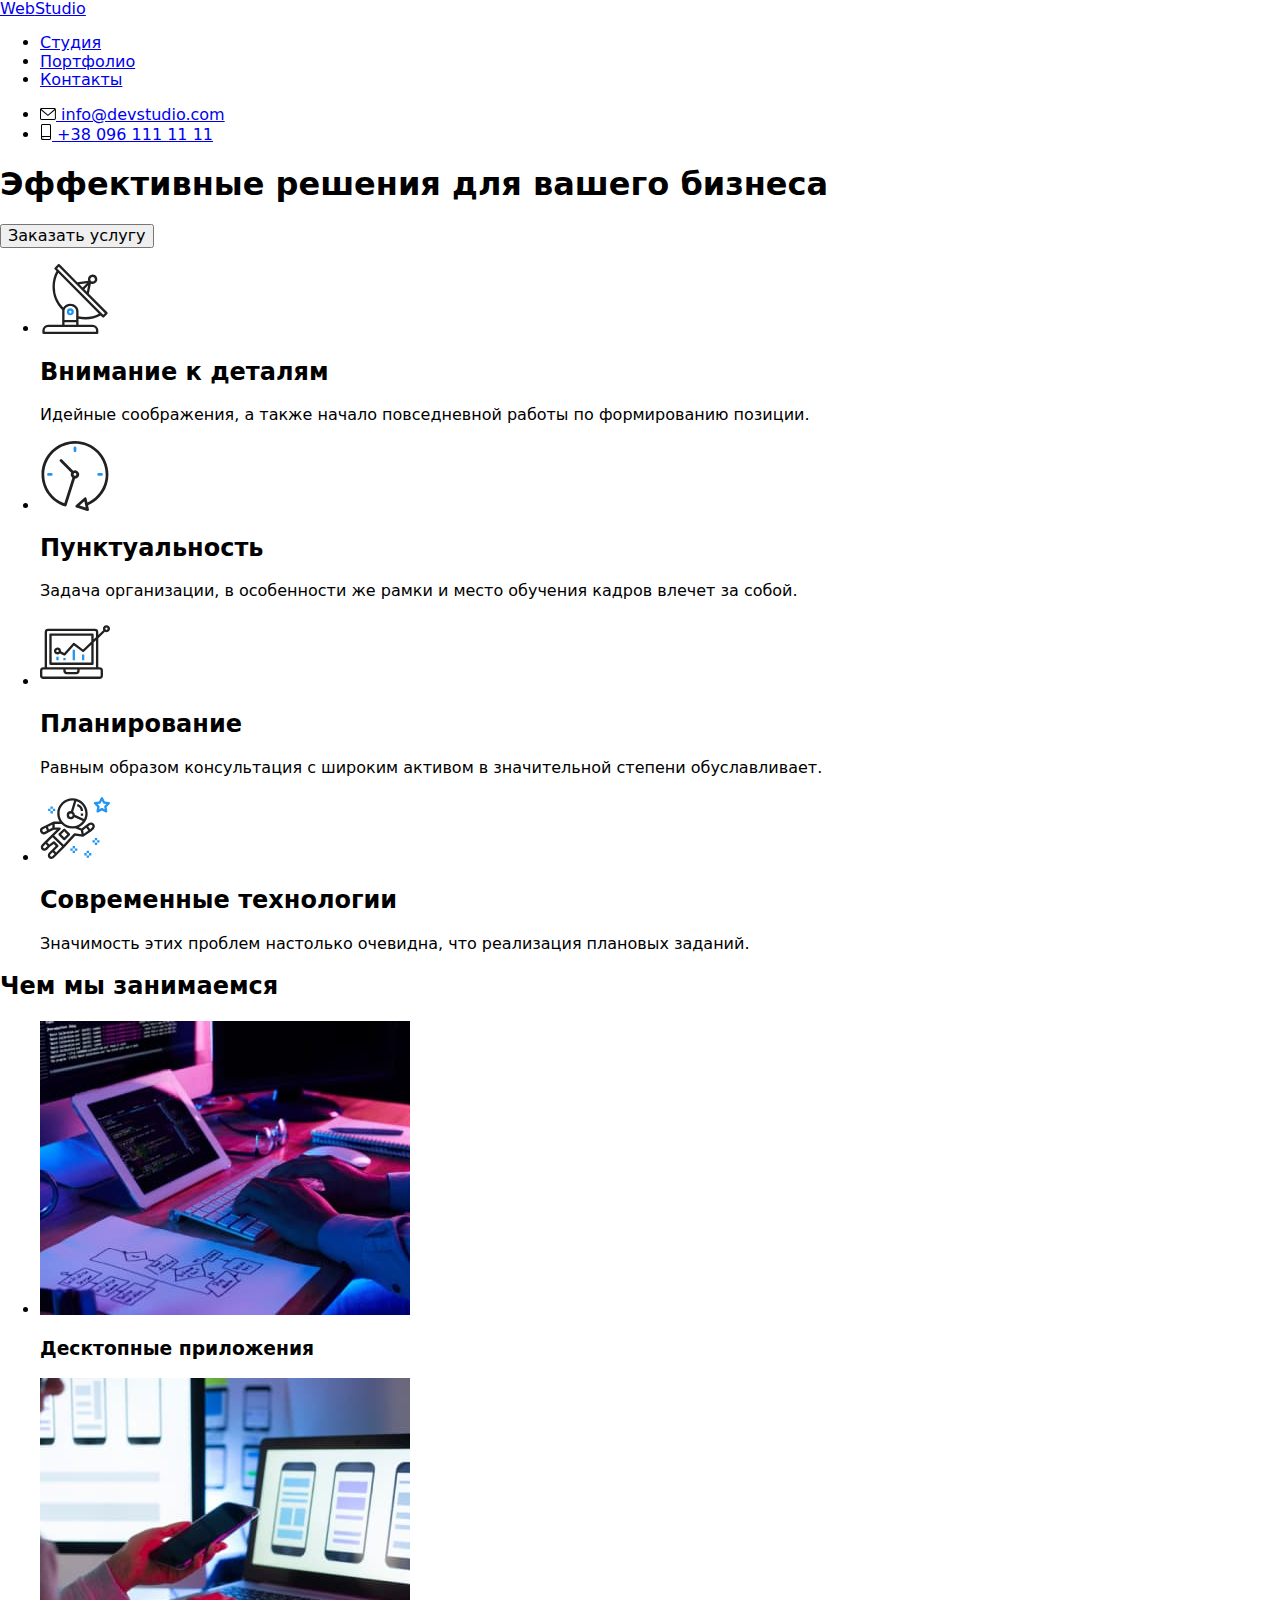
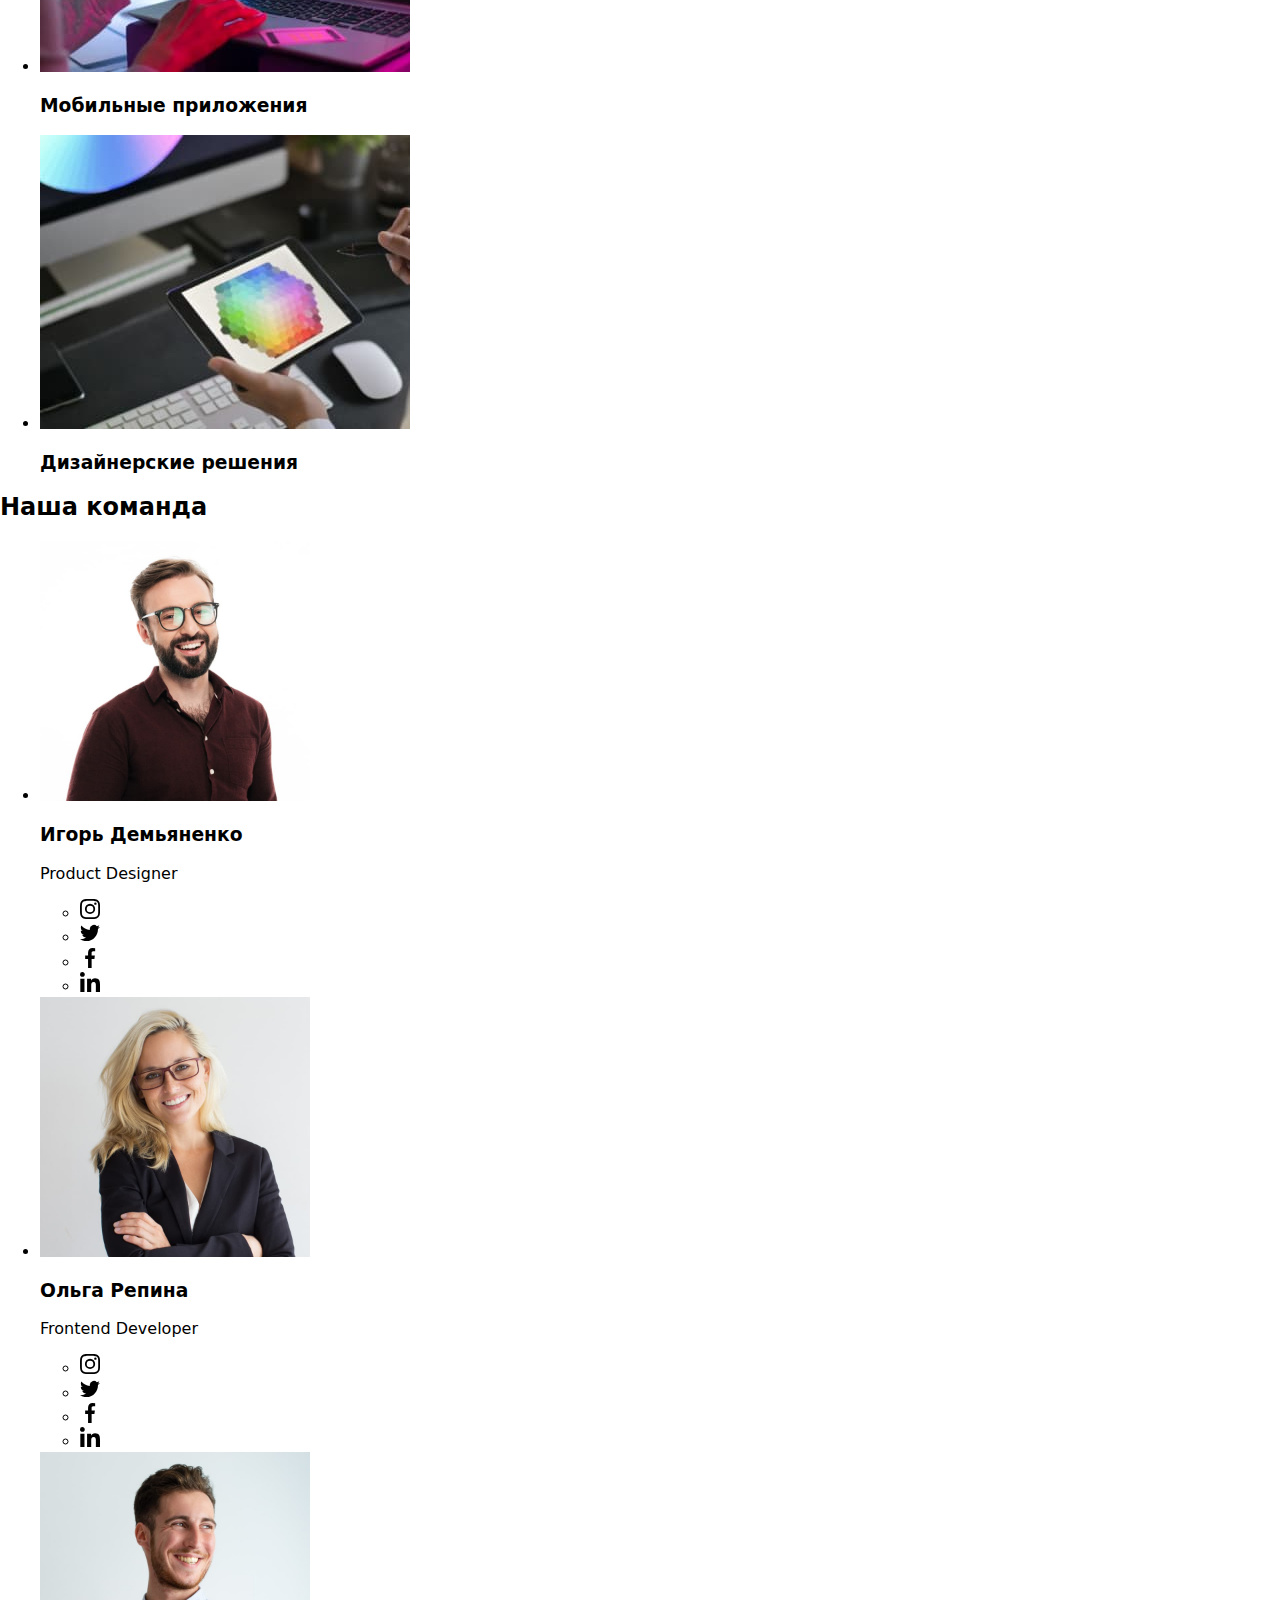
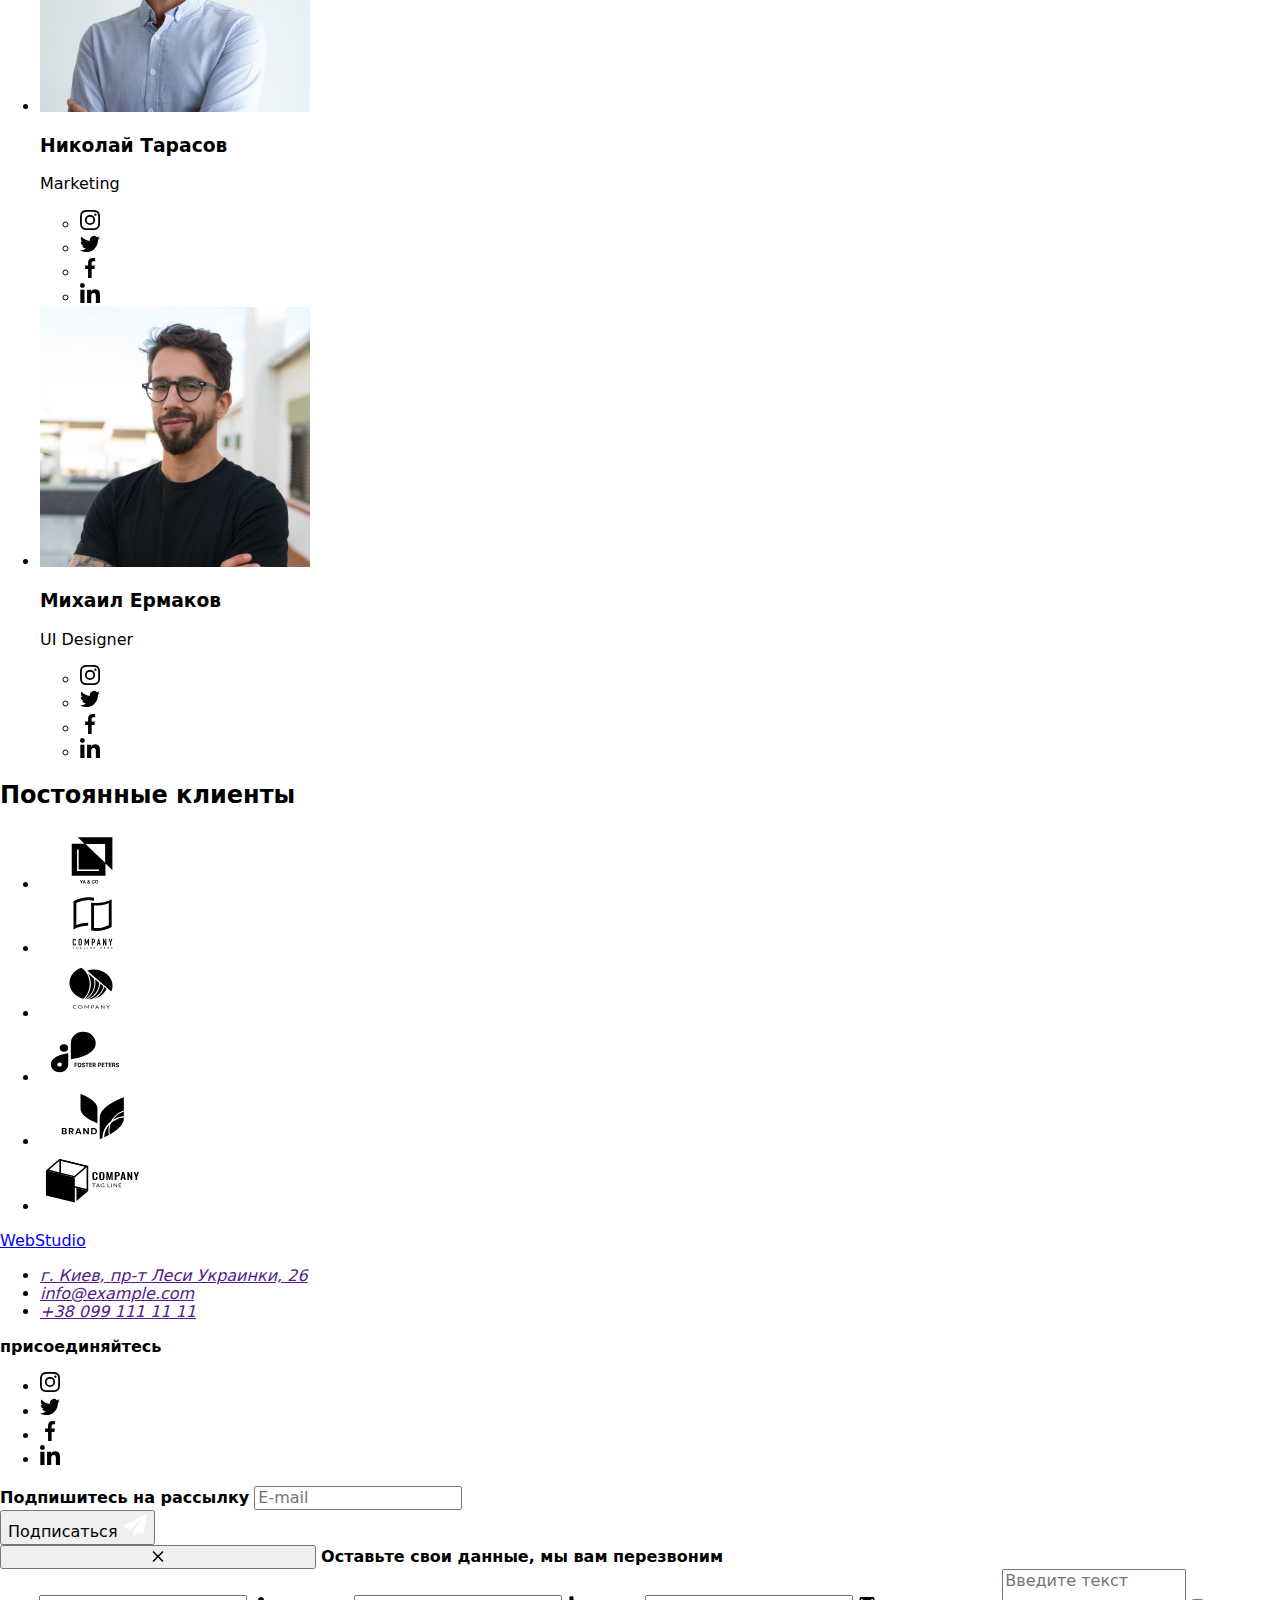
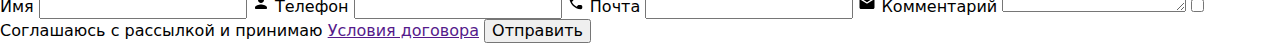
==== index.html @ cb1de8e4 "добавляет разметку (но не css) с 6 домашки" ====
<!DOCTYPE html>
<html lang="ru">
  <head>
    <meta charset="UTF-8" />
    <meta http-equiv="X-UA-Compatible" content="IE=edge" />
    <meta name="viewport" content="width=device-width, initial-scale=1.0" />
    <title>Document</title>
    <link rel="preconnect" href="https://fonts.googleapis.com" />
    <link rel="preconnect" href="https://fonts.gstatic.com" crossorigin />
    <link
      href="https://fonts.googleapis.com/css2?family=Raleway:wght@700&family=Roboto:wght@400;500;700;900&display=swap"
      rel="stylesheet"
    />
    <link
      rel="stylesheet"
      href="https://cdnjs.cloudflare.com/ajax/libs/modern-normalize/1.1.0/modern-normalize.min.css"
    />
    <link rel="stylesheet" href="./css/styles.css" />
  </head>

  <body>
    <!-- Шапка сайта-->
    <header class="header">
      <div class="header__container container">
        <nav class="navigation">
          <a href="./index.html" lang="en" class="logo header__logo">
            <span class="logo__accent">Web</span>Studio
          </a>
          <ul class="navigation__list">
            <li class="navigation__item">
              <a href="#" class="navigation__link navigation__link--current">Студия</a>
            </li>
            <li class="navigation__item">
              <a href="./portfolio.html" class="navigation__link">Портфолио</a>
            </li>
            <li class="navigation__item">
              <a href="#" class="navigation__link">Контакты</a>
            </li>
          </ul>
        </nav>
        <ul class="contacts">
          <li class="contacts__item">
            <a href="mailto:info@devstudio.com" class="contacts__link">
              <svg class="contacts__icon" height="12px" width="16px">
                <use href="./images/sprite.svg#icon-envelope"></use>
              </svg>
              info@devstudio.com
            </a>
          </li>
          <li class="contacts__item">
            <a href="tel:+380961111111" class="contacts__link">
              <svg class="contacts__icon" height="16px" width="12px">
                <use href="./images/sprite.svg#icon-smartphone"></use>
              </svg>
              +38 096 111 11 11
            </a>
          </li>
        </ul>
      </div>
    </header>
    <main>
      <!--Герой-->
      <section class="hero">
        <div class="hero__container container">
          <h1 class="hero__title">Эффективные решения для вашего бизнеса</h1>
          <button type="button" class="hero__button" data-modal-open>Заказать услугу</button>
        </div>
      </section>

      <!--Преимущества-->
      <section class="plus">
        <ul class="plus-cards container">
          <li class="plus-cards__item">
            <div class="plus-cards__element">
              <svg class="plus-cards__icon" width="70px" height="70px">
                <use href="./images/sprite.svg#icon-antenna"></use>
              </svg>
            </div>
            <h2 class="plus-cards__title">Внимание к деталям</h2>
            <p class="plus-cards__text">
              Идейные соображения, а также начало повседневной работы по формированию позиции.
            </p>
          </li>
          <li class="plus-cards__item">
            <div class="plus-cards__element">
              <svg class="plus-cards__icon" width="70px" height="70px">
                <use href="./images/sprite.svg#icon-clock"></use>
              </svg>
            </div>
            <h2 class="plus-cards__title">Пунктуальность</h2>
            <p class="plus-cards__text">
              Задача организации, в особенности же рамки и место обучения кадров влечет за собой.
            </p>
          </li>
          <li class="plus-cards__item">
            <div class="plus-cards__element">
              <svg class="plus-cards__icon" width="70px" height="70px">
                <use href="./images/sprite.svg#icon-diagram"></use>
              </svg>
            </div>
            <h2 class="plus-cards__title">Планирование</h2>
            <p class="plus-cards__text">
              Равным образом консультация с широким активом в значительной степени обуславливает.
            </p>
          </li>
          <li class="plus-cards__item">
            <div class="plus-cards__element">
              <svg class="plus-cards__icon" width="70px" height="70px">
                <use href="./images/sprite.svg#icon-astronaut"></use>
              </svg>
            </div>
            <h2 class="plus-cards__title">Современные технологии</h2>
            <p class="plus-cards__text">
              Значимость этих проблем настолько очевидна, что реализация плановых заданий.
            </p>
          </li>
        </ul>
      </section>

      <!--Суть работы-->
      <section class="work">
        <div class="work__container container">
          <h2 class="work__title title">Чем мы занимаемся</h2>
          <ul class="essence">
            <li class="essence__item">
              <img
                src="./images/img1.jpg"
                class="essence__image"
                alt="человек набирает разметку перед планшетом"
                width="370"
                height="294"
              />
              <h3 class="essence__title">Десктопные приложения</h3>
            </li>
            <li class="essence__item">
              <img
                src="./images/img2.jpg"
                class="essence__image"
                alt="девушка выибарет веб дизайн на телефоне"
                width="370"
                height="294"
              />
              <h3 class="essence__title">Мобильные приложения</h3>
            </li>
            <li class="essence__item">
              <img
                src="./images/img3.jpg"
                class="essence__image"
                alt="человек выбирает цветовое оформление"
                width="370"
                height="294"
              />
              <h3 class="essence__title">Дизайнерские решения</h3>
            </li>
          </ul>
        </div>
      </section>
      <!--Кто работает-->
      <section class="team">
        <div class="team__container container">
          <h2 class="team__title title">Наша команда</h2>
          <div class="workers">
            <ul class="workers__list">
              <li class="workres__cards">
                <img
                  src="./images/img4.jpg"
                  class="workers__image"
                  alt="Игорь Демьяненко"
                  width="270"
                  height="260"
                />
                <div class="workers__info">
                  <h3 class="workers__name">Игорь Демьяненко</h3>
                  <p class="workers__position">Product Designer</p>

                  <ul class="social-icons">
                    <li class="social-icons__item">
                      <a href="" class="social-icons__link">
                        <svg class="social-icons__icon" width="20px" height="20px">
                          <use href="./images/sprite.svg#icon-instagram"></use>
                        </svg>
                      </a>
                    </li>
                    <li class="social-icons__item">
                      <a href="" class="social-icons__link">
                        <svg class="social-icons__icon" width="20px" height="20px">
                          <use href="./images/sprite.svg#icon-twitter"></use>
                        </svg>
                      </a>
                    </li>
                    <li class="social-icons__item">
                      <a href="" class="social-icons__link">
                        <svg class="social-icons__icon" width="20px" height="20px">
                          <use href="./images/sprite.svg#icon-facebook"></use>
                        </svg>
                      </a>
                    </li>
                    <li class="social-icons__item">
                      <a href="" class="social-icons__link">
                        <svg class="social-icons__icon" width="20px" height="20px">
                          <use href="./images/sprite.svg#icon-linkedin"></use>
                        </svg>
                      </a>
                    </li>
                  </ul>
                </div>
              </li>
              <li class="workres__cards">
                <img
                  src="./images/img5.jpg"
                  class="workers__image"
                  alt="Ольга Репина"
                  width="270"
                  height="260"
                />
                <div class="workers__info">
                  <h3 class="workers__name">Ольга Репина</h3>
                  <p class="workers__position">Frontend Developer</p>

                  <ul class="social-icons">
                    <li class="social-icons__item">
                      <a href="" class="social-icons__link">
                        <svg class="social-icons__icon" width="20px" height="20px">
                          <use href="./images/sprite.svg#icon-instagram"></use>
                        </svg>
                      </a>
                    </li>
                    <li class="social-icons__item">
                      <a href="" class="social-icons__link">
                        <svg class="social-icons__icon" width="20px" height="20px">
                          <use href="./images/sprite.svg#icon-twitter"></use>
                        </svg>
                      </a>
                    </li>
                    <li class="social-icons__item">
                      <a href="" class="social-icons__link">
                        <svg class="social-icons__icon" width="20px" height="20px">
                          <use href="./images/sprite.svg#icon-facebook"></use>
                        </svg>
                      </a>
                    </li>
                    <li class="social-icons__item">
                      <a href="" class="social-icons__link">
                        <svg class="social-icons__icon" width="20px" height="20px">
                          <use href="./images/sprite.svg#icon-linkedin"></use>
                        </svg>
                      </a>
                    </li>
                  </ul>
                </div>
              </li>
              <li class="workres__cards">
                <img
                  src="./images/img6.jpg"
                  class="workers__image"
                  alt="Николай Тарасов"
                  width="270"
                  height="260"
                />
                <div class="workers__info">
                  <h3 class="workers__name">Николай Тарасов</h3>
                  <p class="workers__position">Marketing</p>

                  <ul class="social-icons">
                    <li class="social-icons__item">
                      <a href="" class="social-icons__link">
                        <svg class="social-icons__icon" width="20px" height="20px">
                          <use href="./images/sprite.svg#icon-instagram"></use>
                        </svg>
                      </a>
                    </li>
                    <li class="social-icons__item">
                      <a href="" class="social-icons__link">
                        <svg class="social-icons__icon" width="20px" height="20px">
                          <use href="./images/sprite.svg#icon-twitter"></use>
                        </svg>
                      </a>
                    </li>
                    <li class="social-icons__item">
                      <a href="" class="social-icons__link">
                        <svg class="social-icons__icon" width="20px" height="20px">
                          <use href="./images/sprite.svg#icon-facebook"></use>
                        </svg>
                      </a>
                    </li>
                    <li class="social-icons__item">
                      <a href="" class="social-icons__link">
                        <svg class="social-icons__icon" width="20px" height="20px">
                          <use href="./images/sprite.svg#icon-linkedin"></use>
                        </svg>
                      </a>
                    </li>
                  </ul>
                </div>
              </li>
              <li class="workres__cards">
                <img
                  src="./images/img7.jpg"
                  class="workers__image"
                  alt="Михаил Ермаков"
                  width="270"
                  height="260"
                />
                <div class="workers__info">
                  <h3 class="workers__name">Михаил Ермаков</h3>
                  <p class="workers__position">UI Designer</p>

                  <ul class="social-icons">
                    <li class="social-icons__item">
                      <a href="" class="social-icons__link">
                        <svg class="social-icons__icon" width="20px" height="20px">
                          <use href="./images/sprite.svg#icon-instagram"></use>
                        </svg>
                      </a>
                    </li>
                    <li class="social-icons__item">
                      <a href="" class="social-icons__link">
                        <svg class="social-icons__icon" width="20px" height="20px">
                          <use href="./images/sprite.svg#icon-twitter"></use>
                        </svg>
                      </a>
                    </li>
                    <li class="social-icons__item">
                      <a href="" class="social-icons__link">
                        <svg class="social-icons__icon" width="20px" height="20px">
                          <use href="./images/sprite.svg#icon-facebook"></use>
                        </svg>
                      </a>
                    </li>
                    <li class="social-icons__item">
                      <a href="" class="social-icons__link">
                        <svg class="social-icons__icon" width="20px" height="20px">
                          <use href="./images/sprite.svg#icon-linkedin"></use>
                        </svg>
                      </a>
                    </li>
                  </ul>
                </div>
              </li>
            </ul>
          </div>
        </div>
      </section>

      <!--Клиенты-->

      <section class="clients">
        <div class="clients__container container">
          <h2 class="clients__title title">Постоянные клиенты</h2>
          <ul class="clients__list list">
            <li class="clients__item">
              <a href="" class="clients__link">
                <svg class="clients__icon" Width="106px" Height="60px">
                  <use href="./images/sprite.svg#icon-company1"></use>
                </svg>
              </a>
            </li>
            <li class="clients__item">
              <a href="" class="clients__link">
                <svg class="clients__icon" Width="106px" Height="60px">
                  <use href="./images/sprite.svg#icon-company2"></use>
                </svg>
              </a>
            </li>
            <li class="clients__item">
              <a href="" class="clients__link">
                <svg class="clients__icon" Width="106px" Height="60px">
                  <use href="./images/sprite.svg#icon-company3"></use>
                </svg>
              </a>
            </li>
            <li class="clients__item">
              <a href="" class="clients__link">
                <svg class="clients__icon" Width="106px" Height="60px">
                  <use href="./images/sprite.svg#icon-company4"></use>
                </svg>
              </a>
            </li>
            <li class="clients__item">
              <a href="" class="clients__link">
                <svg class="clients__icon" Width="106px" Height="60px">
                  <use href="./images/sprite.svg#icon-company5"></use>
                </svg>
              </a>
            </li>
            <li class="clients__item">
              <a href="" class="clients__link">
                <svg class="clients__icon" Width="106px" Height="60px">
                  <use href="./images/sprite.svg#icon-company6"></use>
                </svg>
              </a>
            </li>
          </ul>
        </div>
      </section>
    </main>

    <!--футер-->
    <footer class="footer">
      <div class="footer__container container">
        <div class="address">
          <a href="./index.html" lang="en" class="logo footer__logo">
            <span class="logo__accent">Web</span>Studio
          </a>
          <address class="connection">
            <ul class="connection__list">
              <li class="connection__item">
                <a href="" class="connection__link connection__link--white"
                  >г. Киев, пр-т Леси Украинки, 26</a
                >
              </li>
              <li class="connection__item">
                <a href="" class="connection__link">info@example.com</a>
              </li>
              <li class="connection__item">
                <a href="" class="connection__link">+38 099 111 11 11</a>
              </li>
            </ul>
          </address>
        </div>
        <div class="appeal">
          <b class="appeal__title">присоединяйтесь</b>
          <ul class="appeal__list">
            <li class="appeal__item">
              <a href="" class="appeal__link">
                <svg class="social-icons__icon" width="20px" height="20px">
                  <use href="./images/sprite.svg#icon-instagram"></use>
                </svg>
              </a>
            </li>
            <li class="appeal__item">
              <a href="" class="appeal__link">
                <svg class="social-icons__icon" width="20px" height="20px">
                  <use href="./images/sprite.svg#icon-twitter"></use>
                </svg>
              </a>
            </li>
            <li class="appeal__item">
              <a href="" class="appeal__link">
                <svg class="social-icons__icon" width="20px" height="20px">
                  <use href="./images/sprite.svg#icon-facebook"></use>
                </svg>
              </a>
            </li>
            <li class="appeal__item">
              <a href="" class="appeal__link">
                <svg class="social-icons__icon" width="20px" height="20px">
                  <use href="./images/sprite.svg#icon-linkedin"></use>
                </svg>
              </a>
            </li>
          </ul>
        </div>

        <form class="subscribe">
          <div class="subscribe__wrap">
            <b class="subscribe__title">Подпишитесь на рассылку</b>
            <label for="email"></label>
            <input
              type="email"
              name="email"
              id="email"
              placeholder="E-mail"
              class="subscribe__input"
            />
          </div>
          <button type="submit" class="subscribe__button">
            Подписаться
            <svg class="subscribe__icon" width="24px" height="24px">
              <use href="./images/sprite2.svg#icon-icon-telegram"></use>
            </svg>
          </button>
        </form>
      </div>
    </footer>
    <!--Модальное окно-->
    <div class="backdrop is-hidden" data-modal>
      <div class="modal">
        <button type="button" class="modal__button-close" data-modal-close>
          <svg class="modal__icon-close" weidth+="11px" height="11px">
            <use href="./images/sprite2.svg#icon-close-modal"></use>
          </svg>
        </button>
        <b class="modal__title">Оставьте свои данные, мы вам перезвоним</b>
        <form class="modal-form">
          <label class="modal-form__label">
            Имя
            <input type="text" name="user-name" class="modal-form__input" />
            <svg class="modal-form__icon" width="18px" height="18px">
              <use href="./images/sprite3.svg#icon-person-black"></use>
            </svg>
          </label>

          <label class="modal-form__label">
            Телефон
            <input type="tel" name="user-phone" class="modal-form__input" />
            <svg class="modal-form__icon" width="18px" height="18px">
              <use href="./images/sprite3.svg#icon-phone-black"></use>
            </svg>
          </label>

          <label class="modal-form__label">
            Почта
            <input type="email" name="user-email" class="modal-form__input" />
            <svg class="modal-form__icon" width="18px" height="18px">
              <use href="./images/sprite3.svg#icon-email-black"></use>
            </svg>
          </label>

          <label class="modal-form__label">
            Комментарий
            <textarea
              name="user-comment"
              id="comment"
              class="modal-form__texterea"
              placeholder="Введите текст"
            ></textarea>
          </label>

          <label class="policy">
            <input type="checkbox" name="user-policy" class="policy__checkbox" />
            <span class="policy__icon"></span>
            Соглашаюсь с рассылкой и принимаю
            <a href="" class="policy__link">Условия договора</a>
          </label>

          <button type="submit" class="modal-form__button">Отправить</button>
        </form>
      </div>
    </div>
    <script src="./js/modal.js"></script>
  </body>
</html>
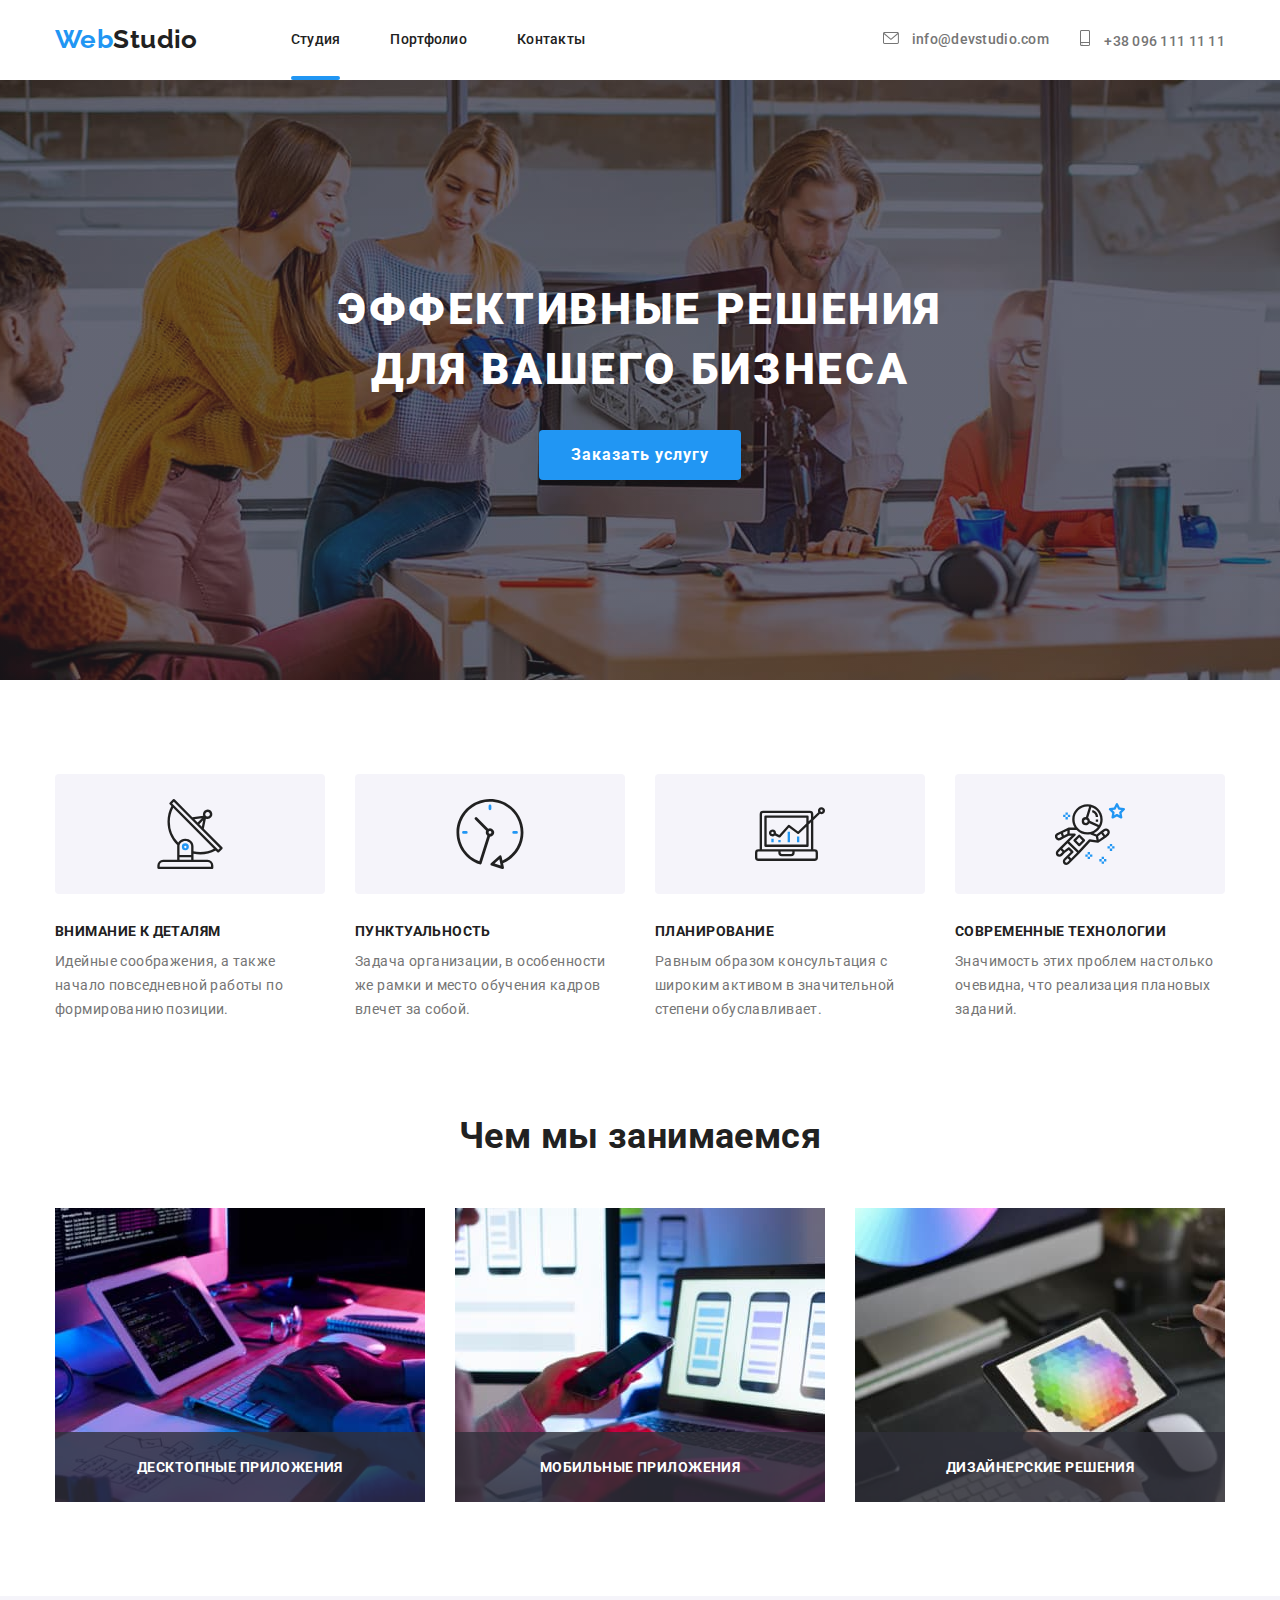
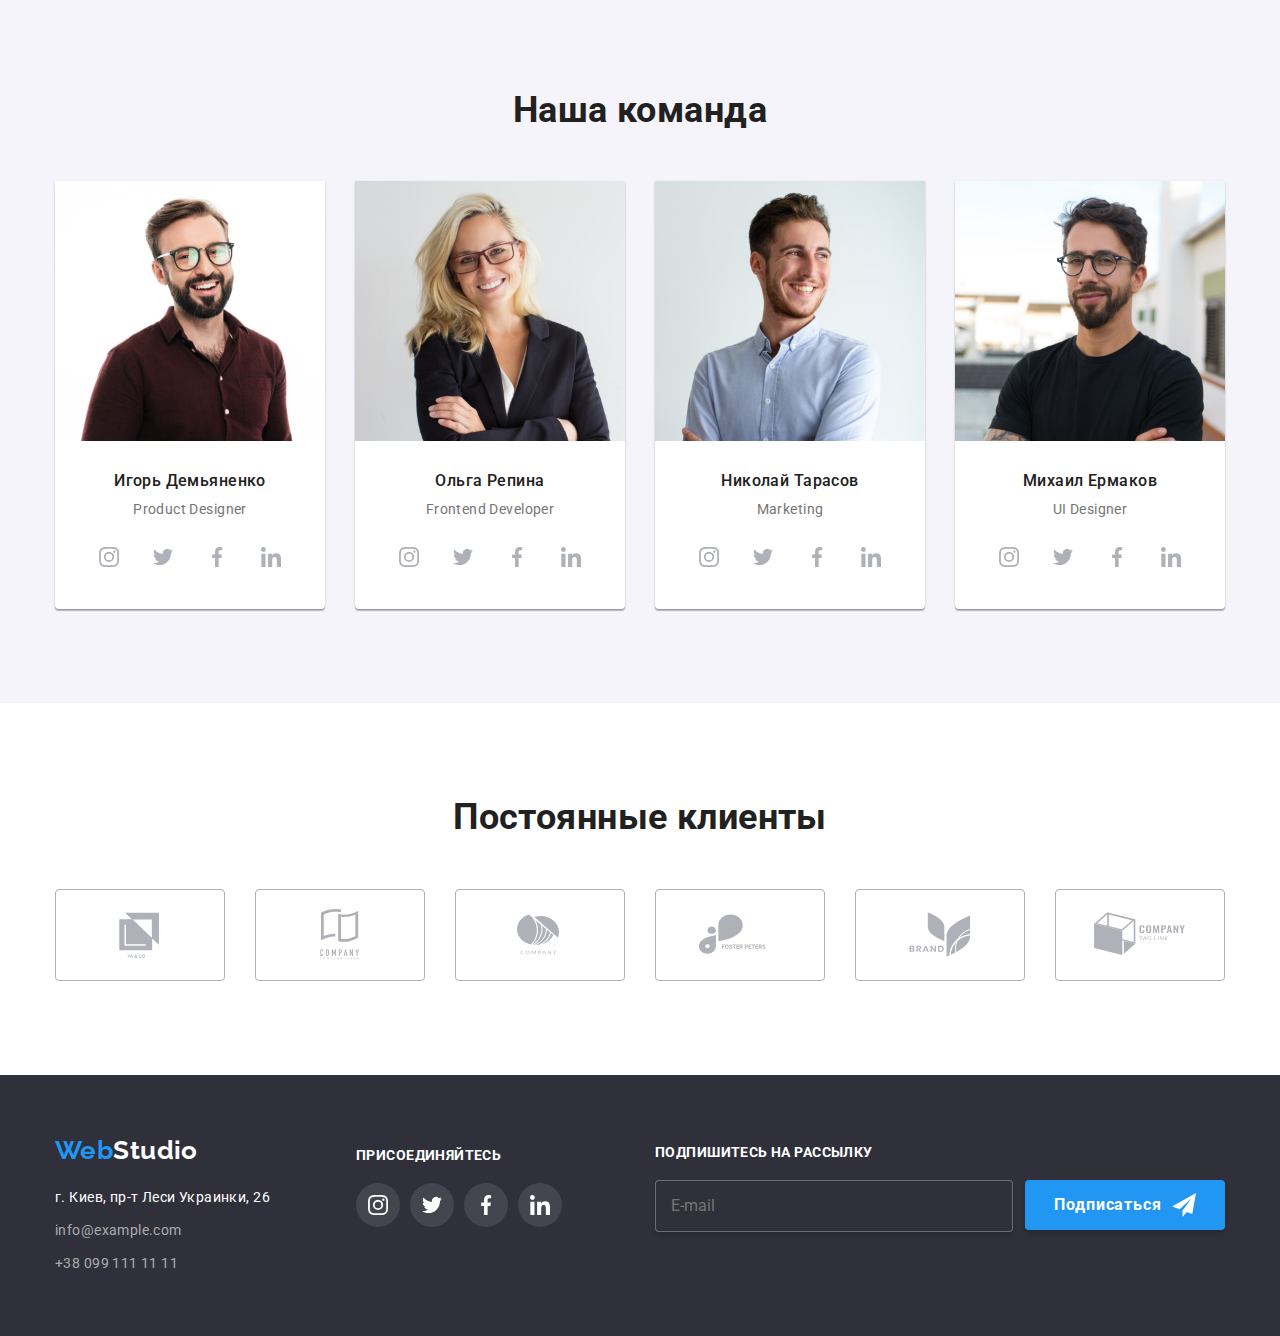
==== commit f132a83c: "добавляет scc через scss с 6 дз" ====
--- a/index.html
+++ b/index.html
@@ -15,7 +15,7 @@
       rel="stylesheet"
       href="https://cdnjs.cloudflare.com/ajax/libs/modern-normalize/1.1.0/modern-normalize.min.css"
     />
-    <link rel="stylesheet" href="./css/styles.css" />
+    <link rel="stylesheet" href="./css/main.min.css" />
   </head>
 
   <body>
--- a/css/main.min.css
+++ b/css/main.min.css
@@ -0,0 +1 @@
+:root{--primary-text-color: #212121;--tltle-text-color: #757575;--accent-color: #2196F3;--primary-white-color: #FFFFFF;--secondary-white-color: #F5F4FA;--background-color-backdrop: rgba(0, 0, 0, 0.2);--color-placeholder: rgba(117, 117, 117, 0.5);--background-color-essence__title: rgba(47, 48, 58, 0.8);--transparent-white-color: rgba(255, 255, 255, 0.6);--portfolio-overley-bgc: rgba(33, 150, 243, 0.9);--background-black-color: #2F303A;--cubic: cubic-bezier(0.4, 0, 0.2, 1)}body{background-color:var(--primary-white-color);color:var(--primary-text-color);font-family:Roboto,sans-serif;font-size:14px;letter-spacing:.03em;text-decoration:none;list-style:none}h1,h2,h3,h4,h5,h6,ul,li,button,p,a{margin:0;padding:0;text-decoration:none;list-style:none}.container{width:1200px;margin-left:auto;margin-right:auto;padding-left:15px;padding-right:15px}.title{font-weight:700;font-size:36px;line-height:1.16;text-align:center}.backdrop{position:fixed;top:0;left:0;width:100%;height:100%;opacity:1;-webkit-transform:scale(1);transform:scale(1);background-color:var(--background-color-backdrop);-webkit-transition:opacity 500ms var(--cubic);transition:opacity 500ms var(--cubic)}.is-hidden{opacity:0;pointer-events:none}.is-hidden .modal{-webkit-transform:translate(-50%, -50%) scale(1.2);transform:translate(-50%, -50%) scale(1.2)}.modal{position:absolute;width:528px;min-height:581px;padding:40px;top:50%;left:50%;-webkit-transform:translate(-50%, -50%) scale(1);transform:translate(-50%, -50%) scale(1);background-color:var(--primary-white-color);-webkit-box-shadow:0px 1px 3px rgba(0,0,0,.12),0px 1px 1px rgba(0,0,0,.14),0px 2px 1px rgba(0,0,0,.2);box-shadow:0px 1px 3px rgba(0,0,0,.12),0px 1px 1px rgba(0,0,0,.14),0px 2px 1px rgba(0,0,0,.2);border-radius:4px;-webkit-transition:-webkit-transform 500ms var(--cubic);transition:-webkit-transform 500ms var(--cubic);transition:transform 500ms var(--cubic);transition:transform 500ms var(--cubic), -webkit-transform 500ms var(--cubic)}.modal__button-close{position:absolute;display:-webkit-box;display:-ms-flexbox;display:flex;-webkit-box-align:center;-ms-flex-align:center;align-items:center;-webkit-box-pack:center;-ms-flex-pack:center;justify-content:center;top:8px;right:8px;cursor:pointer;width:30px;height:30px;border-radius:50%;border:1px solid rgba(0,0,0,.1);background-color:var(--primary-white-color)}.modal__icon-close{fill:#000;-webkit-transition:fill 250ms var(--cubic);transition:fill 250ms var(--cubic)}.modal__button-close:hover .modal__icon-close{fill:var(--accent-color)}.modal__title{display:block;margin-bottom:12px;font-weight:700;font-size:20px;line-height:1.15;text-align:center}.modal-form{display:-webkit-box;display:-ms-flexbox;display:flex;-webkit-box-orient:vertical;-webkit-box-direction:normal;-ms-flex-direction:column;flex-direction:column}.modal-form__label{position:relative;display:-webkit-inline-box;display:-ms-inline-flexbox;display:inline-flex;-webkit-box-orient:vertical;-webkit-box-direction:normal;-ms-flex-direction:column;flex-direction:column;font-weight:400;font-size:12px;line-height:1.166;letter-spacing:.01em;color:var(--tltle-text-color)}.modal-form__icon{position:absolute;bottom:11px;left:12px;fill:var(--primary-text-color);-webkit-transition:fill 250ms var(--cubic);transition:fill 250ms var(--cubic)}.modal-form__input:focus+.modal-form__icon,.modal-form__input:hover+.modal-form__icon{fill:var(--accent-color)}.modal-form__label:nth-child(-n+3){margin-bottom:10px}.modal-form__input{margin-top:4px;padding-left:42px;border:1px solid rgba(33,33,33,.2);border-radius:4px;height:40px;cursor:pointer;-webkit-transition:border 250ms var(--cubic);transition:border 250ms var(--cubic)}.modal-form__input:hover,.modal-form__input:focus{border:1px solid var(--accent-color)}.modal-form__texterea{margin-top:4px;min-width:448px;min-height:120px;padding:12px 16px;resize:none;cursor:pointer;border:1px solid rgba(33,33,33,.2);border-radius:4px;-webkit-transition:border 250ms var(--cubic);transition:border 250ms var(--cubic)}.modal-form__texterea:hover{border:1px solid var(--accent-color)}.modal-form__texterea::-webkit-input-placeholder{font-weight:400;font-size:14px;line-height:1.142;letter-spacing:.01em;color:var(--color-placeholder)}.modal-form__texterea::-moz-placeholder{font-weight:400;font-size:14px;line-height:1.142;letter-spacing:.01em;color:var(--color-placeholder)}.modal-form__texterea:-ms-input-placeholder{font-weight:400;font-size:14px;line-height:1.142;letter-spacing:.01em;color:var(--color-placeholder)}.modal-form__texterea::-ms-input-placeholder{font-weight:400;font-size:14px;line-height:1.142;letter-spacing:.01em;color:var(--color-placeholder)}.modal-form__texterea::placeholder{font-weight:400;font-size:14px;line-height:1.142;letter-spacing:.01em;color:var(--color-placeholder)}.policy__checkbox{position:absolute;width:1px;height:1px;margin:-1px;border:0;padding:0;white-space:nowrap;-webkit-clip-path:inset(100%);clip-path:inset(100%);clip:rect(0 0 0 0);overflow:hidden}.policy{display:-webkit-inline-box;display:-ms-inline-flexbox;display:inline-flex;-webkit-box-align:center;-ms-flex-align:center;align-items:center;-webkit-box-pack:center;-ms-flex-pack:center;justify-content:center;padding-top:20px;text-align:center;font-weight:400;font-size:14px;line-height:1.714;color:var(--tltle-text-color)}.policy__icon{display:inline-block;margin-right:9px;cursor:pointer;width:16px;height:15px;border:2px solid var(--primary-text-color);border-radius:4px}.policy__checkbox:checked+.policy__icon{border-color:rgba(0,0,0,0);background-image:url("../images/checkboxfull.svg");background-size:contain;background-origin:border-box}.policy__link{color:var(--accent-color);margin-left:5px}.modal-form__button{margin-top:30px;margin-left:auto;margin-right:auto;width:200px;padding:10px 55px;border-radius:4px;-webkit-box-shadow:0px 4px 4px rgba(0,0,0,.15);box-shadow:0px 4px 4px rgba(0,0,0,.15);background-color:var(--accent-color);color:var(--primary-white-color);font-weight:700;font-size:16px;line-height:1.88;letter-spacing:.06em;border:none;cursor:pointer}.container.header__container{height:80px}.header__container{display:-webkit-box;display:-ms-flexbox;display:flex;-webkit-box-align:center;-ms-flex-align:center;align-items:center;-webkit-box-pack:justify;-ms-flex-pack:justify;justify-content:space-between}.navigation__list{display:-webkit-box;display:-ms-flexbox;display:flex}.navigation{display:-webkit-box;display:-ms-flexbox;display:flex}.navigation__item:not(:last-child){margin-right:50px}.navigation__item{position:relative}.navigation__link{display:block}.navigation__link--current::after{content:"";position:absolute;display:block;bottom:0;width:100%;height:4px;border-radius:2px;background-color:var(--accent-color)}.navigation__link--current{color:var(--accent-color)}.contacts{display:-webkit-box;display:-ms-flexbox;display:flex;margin-left:auto;-webkit-box-align:center;-ms-flex-align:center;align-items:center}.contacts__item:not(:last-child){margin-right:30px}.navigation__link,.contacts{color:var(--primary-text-color);font-family:Roboto,sans-serif;font-weight:500;font-size:14px;line-height:1.14;letter-spacing:.02em;-webkit-transition:color 250ms var(--cubic);transition:color 250ms var(--cubic)}.contacts__link{display:inline;color:var(--tltle-text-color);-webkit-transition:color 250ms var(--cubic);transition:color 250ms var(--cubic)}.contacts__icon{margin-right:10px}.contacts__icon{fill:#757575;-webkit-transition:fill 250ms var(--cubic);transition:fill 250ms var(--cubic)}.navigation__link,.contacts__link{padding-top:32px;padding-bottom:32px}.contacts__link:hover .contacts__icon,.contacts__link:focus .contacts__icon{fill:var(--accent-color)}.contacts__link:hover,.contacts__link:focus,.navigation__link:hover,.navigation__link:focus{color:var(--accent-color)}.logo{font-family:Raleway,sans-serif;font-weight:700;font-size:26px;line-height:1.192;text-decoration:none}.logo__accent{color:var(--accent-color)}.header__logo{color:var(--primary-text-color);margin-right:93px;padding-top:24px;padding-bottom:25px}.footer{background-color:var(--background-black-color)}.footer__container{display:-webkit-box;display:-ms-flexbox;display:flex;padding-top:60px;padding-bottom:60px}.footer__logo{display:inline-block;margin-bottom:20px;color:var(--primary-white-color)}.connection__list{width:231px}.connection__item:not(:last-child){margin-bottom:9px}.connection__link{color:var(--transparent-white-color);font-weight:400;font-size:14px;line-height:1.71;font-style:normal}.connection__link--white{color:var(--primary-white-color)}.appeal{margin-left:70px}.appeal__title{display:inline-block;margin-bottom:20px;margin-top:12px;font-weight:700;line-height:1.142;text-transform:uppercase;color:var(--primary-white-color)}.appeal__list{display:-webkit-box;display:-ms-flexbox;display:flex}.appeal__item:not(:last-child){margin-right:10px}.appeal__link{display:-webkit-box;display:-ms-flexbox;display:flex;-webkit-box-align:center;-ms-flex-align:center;align-items:center;-webkit-box-pack:center;-ms-flex-pack:center;justify-content:center;width:44px;height:44px;background:rgba(255,255,255,.1);border-radius:50%;fill:var(--primary-white-color);-webkit-transition:background-color 250ms var(--cubic);transition:background-color 250ms var(--cubic)}.appeal__link:hover,.appeal__link:focus{background-color:var(--accent-color)}.subscribe{display:-webkit-box;display:-ms-flexbox;display:flex;-webkit-box-align:center;-ms-flex-align:center;align-items:center;-webkit-box-pack:end;-ms-flex-pack:end;justify-content:flex-end;padding:0;margin:0}.subscribe__wrap{display:-webkit-box;display:-ms-flexbox;display:flex;-webkit-box-orient:vertical;-webkit-box-direction:normal;-ms-flex-direction:column;flex-direction:column;margin-left:93px}.subscribe__title{display:inline-block;margin-bottom:20px;line-height:1.142;text-transform:uppercase;color:var(--primary-white-color);font-weight:700}.subscribe__input{padding:15px;margin-bottom:34px;margin-right:12px;width:358px;background-color:var(--background-black-color);-webkit-box-shadow:0px 4px 4px rgba(0,0,0,.15);box-shadow:0px 4px 4px rgba(0,0,0,.15);border:1px solid rgba(255,255,255,.3);border-radius:4px;font-size:16px;line-height:1.25;color:var(--transparent-white-color);font-weight:400}.subscribe__button{display:-webkit-box;display:-ms-flexbox;display:flex;-webkit-box-pack:center;-ms-flex-pack:center;justify-content:center;-webkit-box-align:center;-ms-flex-align:center;align-items:center;height:50px;width:200px;border:none;cursor:pointer;letter-spacing:.06em;font-weight:700;line-height:1.88;font-size:16px;color:var(--primary-white-color);background:var(--accent-color);-webkit-box-shadow:0px 4px 4px rgba(0,0,0,.15);box-shadow:0px 4px 4px rgba(0,0,0,.15);border-radius:4px}.subscribe__icon{fill:var(--primary-white-color);margin-left:10px}.hero{margin-left:auto;margin-right:auto;text-align:center;max-width:1600px;height:600px;background:-webkit-gradient(linear, left top, left bottom, from(rgba(47, 48, 58, 0.4)), to(rgba(47, 48, 58, 0.4))),url(../images/hero-img.jpg);background:linear-gradient(rgba(47, 48, 58, 0.4), rgba(47, 48, 58, 0.4)),url(../images/hero-img.jpg);background-repeat:no-repeat;background-position:center;background-size:cover}.hero__container{padding-top:200px;padding-bottom:200px}.hero__title{margin-left:auto;margin-right:auto;margin-bottom:30px;width:696px;color:var(--primary-white-color);font-weight:900;font-size:44px;line-height:1.36;letter-spacing:.06em;text-transform:uppercase}.hero__button{padding:10px 32px;border-radius:4px;-webkit-box-shadow:0px 4px 4px rgba(0,0,0,.15);box-shadow:0px 4px 4px rgba(0,0,0,.15);background-color:var(--accent-color);color:var(--primary-white-color);font-weight:700;font-size:16px;line-height:1.88;letter-spacing:.06em;border:none;cursor:pointer;text-decoration:none}.plus-cards{display:-webkit-box;display:-ms-flexbox;display:flex;padding-top:94px}.plus-cards__title{font-weight:700;font-size:14px;line-height:1.14;text-transform:uppercase}.plus-cards__element{display:-webkit-box;display:-ms-flexbox;display:flex;-webkit-box-pack:center;-ms-flex-pack:center;justify-content:center;-webkit-box-align:center;-ms-flex-align:center;align-items:center;margin-bottom:30px;width:270px;height:120px;background-color:var(--secondary-white-color);border-radius:4px}.plus-cards__item{width:270px}.plus-cards__item:not(:last-child){margin-right:30px}.plus-cards__text{margin-top:10px;font-weight:400;font-size:14px;line-height:1.71;letter-spacing:.03em;color:var(--tltle-text-color)}.work__container{padding-bottom:94px;padding-top:94px}.work__title{margin-bottom:50px}.essence{display:-webkit-box;display:-ms-flexbox;display:flex}.essence__item{position:relative}.essence__item:not(:last-child){margin-right:30px}.essence__image{display:block}.essence__title{position:absolute;bottom:0;right:0;width:100%;padding-top:27px;padding-bottom:27px;font-weight:700;font-size:14px;line-height:16px;text-align:center;text-transform:uppercase;background-color:var(--background-color-essence__title);color:var(--primary-white-color)}.team{background-color:var(--secondary-white-color);text-align:center}.team__container{padding-bottom:94px;padding-top:94px}.team__title{margin-bottom:50px}.workers{display:block}.workers__list{display:-webkit-box;display:-ms-flexbox;display:flex}.workres__cards{width:270px;background-color:var(--primary-white-color);-webkit-box-shadow:0px 1px 3px rgba(0,0,0,.12),0px 1px 1px rgba(0,0,0,.14),0px 2px 1px rgba(0,0,0,.2);box-shadow:0px 1px 3px rgba(0,0,0,.12),0px 1px 1px rgba(0,0,0,.14),0px 2px 1px rgba(0,0,0,.2);border-radius:0px 0px 4px 4px}.workres__cards:not(:last-child){margin-right:30px}.workers__image{display:block}.workers__info{padding:30px 32px}.workers__name{margin-bottom:10px;font-weight:500;font-size:16px;line-height:1.19}.workers__position{margin-bottom:16px;color:var(--tltle-text-color);font-weight:400;font-size:14px;line-height:1.357}.social-icons{display:-webkit-box;display:-ms-flexbox;display:flex}.social-icons__item:not(:last-child){margin-right:10px}.social-icons__link{display:-webkit-box;display:-ms-flexbox;display:flex;-webkit-box-align:center;-ms-flex-align:center;align-items:center;-webkit-box-pack:center;-ms-flex-pack:center;justify-content:center;border-radius:50%;width:44px;height:44px;fill:#afb1b8;-webkit-transition:fill 250ms var(--cubic),background-color 250ms var(--cubic);transition:fill 250ms var(--cubic),background-color 250ms var(--cubic)}.social-icons__link:hover,.social-icons__link:focus{fill:var(--primary-white-color);background-color:var(--accent-color);border-radius:50%}.clients{text-align:center}.clients__container{padding-bottom:94px;padding-top:94px}.clients__title{margin-bottom:50px}.clients__list{display:-webkit-box;display:-ms-flexbox;display:flex;-webkit-box-pack:justify;-ms-flex-pack:justify;justify-content:space-between}.clients__link{display:block;width:170px;height:92px}.clients__icon{-webkit-box-pack:center;-ms-flex-pack:center;justify-content:center;padding:16px 32px;-webkit-box-align:center;-ms-flex-align:center;align-items:center;border:1px solid #afb1b8;border-radius:4px;width:170px;height:92px;cursor:pointer;fill:#afb1b8;-webkit-transition:fill 250ms var(--cubic),border 250ms var(--cubic);transition:fill 250ms var(--cubic),border 250ms var(--cubic)}.clients__link:hover .clients__icon,.clients__link:focus .clients__icon{fill:var(--accent-color);border:1px solid var(--accent-color)}.examples{background-color:var(--primary-white-color)}.title--invis{position:absolute;width:1px;height:1px;margin:-1px;border:0;padding:0;white-space:nowrap;-webkit-clip-path:inset(100%);clip-path:inset(100%);clip:rect(0 0 0 0);overflow:hidden}.examples__container:not(:last-child){padding-top:94px;padding-bottom:16px}.examples__buttons{display:-webkit-box;display:-ms-flexbox;display:flex;-webkit-box-pack:center;-ms-flex-pack:center;justify-content:center}.examples__item:not(:last-child){margin-right:8px}.examples__button{padding:6px 22px;border:none;border-radius:4px;font-weight:500;font-size:16px;line-height:1.62;cursor:pointer;-webkit-transition:color 250ms var(--cubic),background-color 250ms var(--cubic),-webkit-box-shadow 250ms var(--cubic);transition:color 250ms var(--cubic),background-color 250ms var(--cubic),-webkit-box-shadow 250ms var(--cubic);transition:color 250ms var(--cubic),background-color 250ms var(--cubic),box-shadow 250ms var(--cubic);transition:color 250ms var(--cubic),background-color 250ms var(--cubic),box-shadow 250ms var(--cubic),-webkit-box-shadow 250ms var(--cubic)}.examples__button:hover,.examples__button:focus{color:var(--primary-white-color);background-color:var(--accent-color);-webkit-box-shadow:0px 3px 1px rgba(0,0,0,.1),0px 1px 2px rgba(0,0,0,.08),0px 2px 2px rgba(0,0,0,.12);box-shadow:0px 3px 1px rgba(0,0,0,.1),0px 1px 2px rgba(0,0,0,.08),0px 2px 2px rgba(0,0,0,.12)}.portfolio:not(:first-child){padding-top:34px;padding-bottom:94px}.portfolio__list{display:-webkit-box;display:-ms-flexbox;display:flex;-ms-flex-wrap:wrap;flex-wrap:wrap}.portfolio-cards__item{width:370px;height:404px}.portfolio-cards__item:not(:nth-child(3n+3)){margin-right:30px}.portfolio-cards__item:nth-child(-n+6){margin-bottom:30px}.portfolio-cards__link{display:block;-webkit-transition:-webkit-box-shadow 250ms var(--cubic);transition:-webkit-box-shadow 250ms var(--cubic);transition:box-shadow 250ms var(--cubic);transition:box-shadow 250ms var(--cubic), -webkit-box-shadow 250ms var(--cubic)}.portfolio-cards__link:hover,.portfolio-cards__link:focus{-webkit-box-shadow:0px 1px 1px rgba(0,0,0,.12),0px 4px 4px rgba(0,0,0,.06),1px 4px 6px rgba(0,0,0,.16);box-shadow:0px 1px 1px rgba(0,0,0,.12),0px 4px 4px rgba(0,0,0,.06),1px 4px 6px rgba(0,0,0,.16)}.portfolio-cards__overlay{position:relative;overflow:hidden}.portfolio-cards__img{display:block}.portfolio-cards__text{position:absolute;padding:63px 24px;width:100%;height:100%;top:0;left:0;-webkit-transform:translateY(100%);transform:translateY(100%);background-color:var(--portfolio-overley-bgc);color:var(--primary-white-color);font-weight:400;font-size:18px;line-height:1.56;-webkit-transition:-webkit-transform 250ms var(--cubic);transition:-webkit-transform 250ms var(--cubic);transition:transform 250ms var(--cubic);transition:transform 250ms var(--cubic), -webkit-transform 250ms var(--cubic)}.portfolio-cards__link:hover .portfolio-cards__text{-webkit-transform:translateY(0);transform:translateY(0)}.portfolio-cards__border{border-right:1px solid #eee;border-left:1px solid #eee;border-bottom:1px solid #eee;padding:20px 24px 20px 24px}.portfolio-cards__title{margin-bottom:4px;color:var(--primary-text-color);font-weight:700;font-size:18px;line-height:2;letter-spacing:.06em}.portfolio-cards__desc{color:var(--tltle-text-color);font-weight:400;font-size:16px;line-height:1.88}/*# sourceMappingURL=main.min.css.map */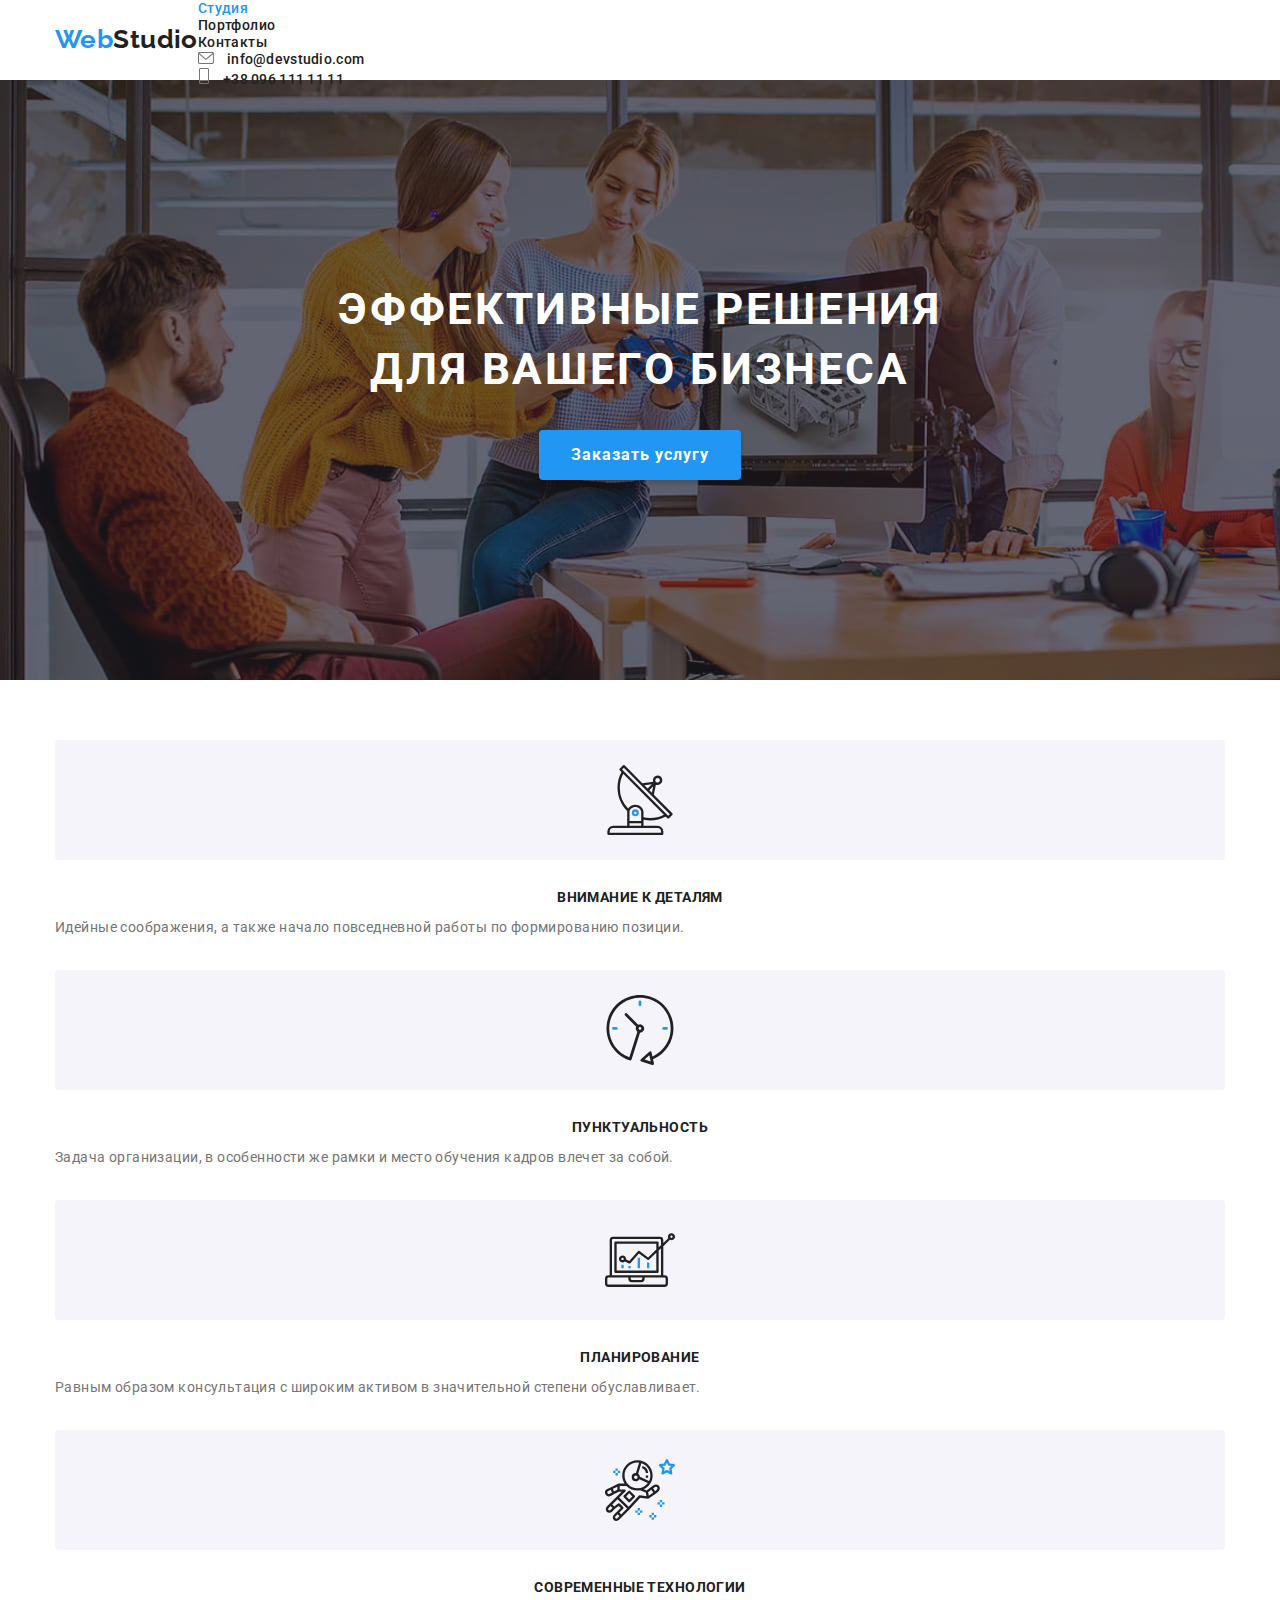
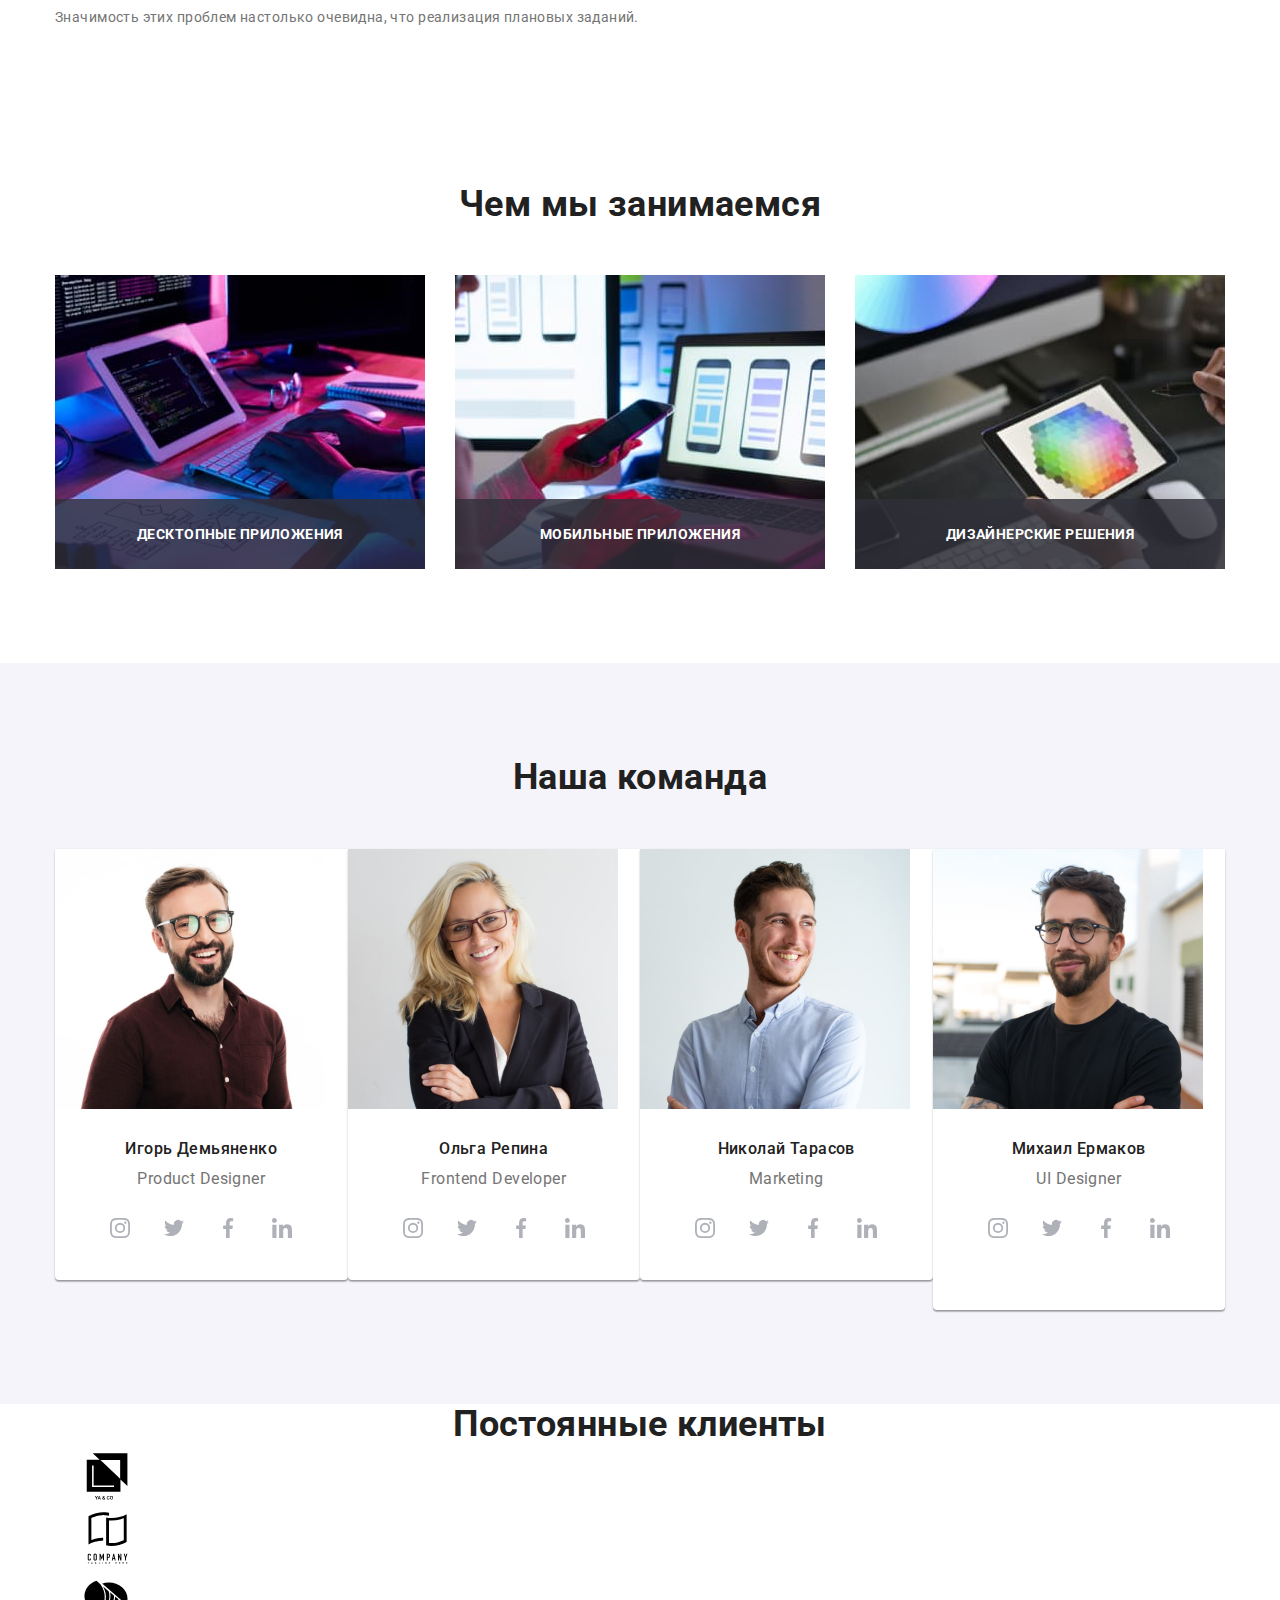
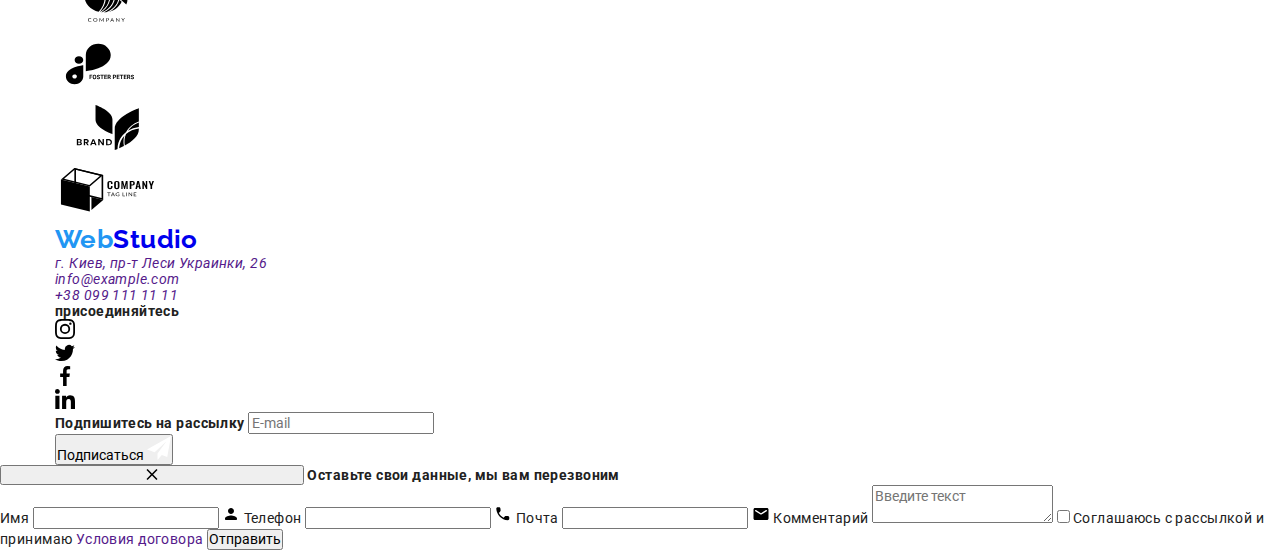
==== commit 55141aaf: "добавляет адаптивную верстку." ====
--- a/index.html
+++ b/index.html
@@ -22,40 +22,76 @@
     <!-- Шапка сайта-->
     <header class="header">
       <div class="header__container container">
-        <nav class="navigation">
+        <div class="header__mobile">
           <a href="./index.html" lang="en" class="logo header__logo">
             <span class="logo__accent">Web</span>Studio
           </a>
-          <ul class="navigation__list">
-            <li class="navigation__item">
-              <a href="#" class="navigation__link navigation__link--current">Студия</a>
-            </li>
-            <li class="navigation__item">
-              <a href="./portfolio.html" class="navigation__link">Портфолио</a>
-            </li>
-            <li class="navigation__item">
-              <a href="#" class="navigation__link">Контакты</a>
+          <button
+            type="button"
+            class="navigation__buttons is-open"
+            aria-expanded="false"
+            data-menu-button
+          >
+            <svg width="40px" height="40px" aria-label="переключатель мобильного меню">
+              <use
+                href="./images/sprite4.svg#icon-mobile-menu"
+                class="navigation__buttons--cross"
+              ></use>
+              <use
+                href="./images/sprite4.svg#icon-mobile-close-menu"
+                class="navigation__buttons--menu"
+              ></use>
+            </svg>
+          </button>
+        </div>
+
+        <div class="mobile-menu is-open" data-menu>
+          <nav class="navigation">
+            <ul class="navigation__list">
+              <li class="navigation__item">
+                <a href="#" class="navigation__link navigation__link--current">Студия</a>
+              </li>
+              <li class="navigation__item">
+                <a href="./portfolio.html" class="navigation__link">Портфолио</a>
+              </li>
+              <li class="navigation__item">
+                <a href="#" class="navigation__link">Контакты</a>
+              </li>
+            </ul>
+          </nav>
+          <ul class="contacts">
+            <li class="contacts__item">
+              <a href="mailto:info@devstudio.com" class="contacts__link contacts__link--email">
+                <svg class="contacts__icon" height="12px" width="16px">
+                  <use href="./images/sprite.svg#icon-envelope"></use>
+                </svg>
+                info@devstudio.com
+              </a>
+            </li>
+            <li class="contacts__item">
+              <a href="tel:+380961111111" class="contacts__link contacts__link--number">
+                <svg class="contacts__icon" height="16px" width="12px">
+                  <use href="./images/sprite.svg#icon-smartphone"></use>
+                </svg>
+                +38 096 111 11 11
+              </a>
             </li>
           </ul>
-        </nav>
-        <ul class="contacts">
-          <li class="contacts__item">
-            <a href="mailto:info@devstudio.com" class="contacts__link">
-              <svg class="contacts__icon" height="12px" width="16px">
-                <use href="./images/sprite.svg#icon-envelope"></use>
-              </svg>
-              info@devstudio.com
-            </a>
-          </li>
-          <li class="contacts__item">
-            <a href="tel:+380961111111" class="contacts__link">
-              <svg class="contacts__icon" height="16px" width="12px">
-                <use href="./images/sprite.svg#icon-smartphone"></use>
-              </svg>
-              +38 096 111 11 11
-            </a>
-          </li>
-        </ul>
+          <ul class="mobile-menu__list">
+            <li class="mobile-menu__item">
+              <a href="" class="mobile-menu__link">Instagram</a>
+            </li>
+            <li class="mobile-menu__item">
+              <a href="" class="mobile-menu__link">Twitter</a>
+            </li>
+            <li class="mobile-menu__item">
+              <a href="" class="mobile-menu__link">Facebook</a>
+            </li>
+            <li class="mobile-menu__item">
+              <a href="" class="mobile-menu__link">LinkedIn</a>
+            </li>
+          </ul>
+        </div>
       </div>
     </header>
     <main>
@@ -528,6 +564,7 @@
         </form>
       </div>
     </div>
+    <script src="./js/menu.js"></script>
     <script src="./js/modal.js"></script>
   </body>
 </html>
--- a/css/main.min.css
+++ b/css/main.min.css
@@ -1 +1 @@
-:root{--primary-text-color: #212121;--tltle-text-color: #757575;--accent-color: #2196F3;--primary-white-color: #FFFFFF;--secondary-white-color: #F5F4FA;--background-color-backdrop: rgba(0, 0, 0, 0.2);--color-placeholder: rgba(117, 117, 117, 0.5);--background-color-essence__title: rgba(47, 48, 58, 0.8);--transparent-white-color: rgba(255, 255, 255, 0.6);--portfolio-overley-bgc: rgba(33, 150, 243, 0.9);--background-black-color: #2F303A;--cubic: cubic-bezier(0.4, 0, 0.2, 1)}body{background-color:var(--primary-white-color);color:var(--primary-text-color);font-family:Roboto,sans-serif;font-size:14px;letter-spacing:.03em;text-decoration:none;list-style:none}h1,h2,h3,h4,h5,h6,ul,li,button,p,a{margin:0;padding:0;text-decoration:none;list-style:none}.container{width:1200px;margin-left:auto;margin-right:auto;padding-left:15px;padding-right:15px}.title{font-weight:700;font-size:36px;line-height:1.16;text-align:center}.backdrop{position:fixed;top:0;left:0;width:100%;height:100%;opacity:1;-webkit-transform:scale(1);transform:scale(1);background-color:var(--background-color-backdrop);-webkit-transition:opacity 500ms var(--cubic);transition:opacity 500ms var(--cubic)}.is-hidden{opacity:0;pointer-events:none}.is-hidden .modal{-webkit-transform:translate(-50%, -50%) scale(1.2);transform:translate(-50%, -50%) scale(1.2)}.modal{position:absolute;width:528px;min-height:581px;padding:40px;top:50%;left:50%;-webkit-transform:translate(-50%, -50%) scale(1);transform:translate(-50%, -50%) scale(1);background-color:var(--primary-white-color);-webkit-box-shadow:0px 1px 3px rgba(0,0,0,.12),0px 1px 1px rgba(0,0,0,.14),0px 2px 1px rgba(0,0,0,.2);box-shadow:0px 1px 3px rgba(0,0,0,.12),0px 1px 1px rgba(0,0,0,.14),0px 2px 1px rgba(0,0,0,.2);border-radius:4px;-webkit-transition:-webkit-transform 500ms var(--cubic);transition:-webkit-transform 500ms var(--cubic);transition:transform 500ms var(--cubic);transition:transform 500ms var(--cubic), -webkit-transform 500ms var(--cubic)}.modal__button-close{position:absolute;display:-webkit-box;display:-ms-flexbox;display:flex;-webkit-box-align:center;-ms-flex-align:center;align-items:center;-webkit-box-pack:center;-ms-flex-pack:center;justify-content:center;top:8px;right:8px;cursor:pointer;width:30px;height:30px;border-radius:50%;border:1px solid rgba(0,0,0,.1);background-color:var(--primary-white-color)}.modal__icon-close{fill:#000;-webkit-transition:fill 250ms var(--cubic);transition:fill 250ms var(--cubic)}.modal__button-close:hover .modal__icon-close{fill:var(--accent-color)}.modal__title{display:block;margin-bottom:12px;font-weight:700;font-size:20px;line-height:1.15;text-align:center}.modal-form{display:-webkit-box;display:-ms-flexbox;display:flex;-webkit-box-orient:vertical;-webkit-box-direction:normal;-ms-flex-direction:column;flex-direction:column}.modal-form__label{position:relative;display:-webkit-inline-box;display:-ms-inline-flexbox;display:inline-flex;-webkit-box-orient:vertical;-webkit-box-direction:normal;-ms-flex-direction:column;flex-direction:column;font-weight:400;font-size:12px;line-height:1.166;letter-spacing:.01em;color:var(--tltle-text-color)}.modal-form__icon{position:absolute;bottom:11px;left:12px;fill:var(--primary-text-color);-webkit-transition:fill 250ms var(--cubic);transition:fill 250ms var(--cubic)}.modal-form__input:focus+.modal-form__icon,.modal-form__input:hover+.modal-form__icon{fill:var(--accent-color)}.modal-form__label:nth-child(-n+3){margin-bottom:10px}.modal-form__input{margin-top:4px;padding-left:42px;border:1px solid rgba(33,33,33,.2);border-radius:4px;height:40px;cursor:pointer;-webkit-transition:border 250ms var(--cubic);transition:border 250ms var(--cubic)}.modal-form__input:hover,.modal-form__input:focus{border:1px solid var(--accent-color)}.modal-form__texterea{margin-top:4px;min-width:448px;min-height:120px;padding:12px 16px;resize:none;cursor:pointer;border:1px solid rgba(33,33,33,.2);border-radius:4px;-webkit-transition:border 250ms var(--cubic);transition:border 250ms var(--cubic)}.modal-form__texterea:hover{border:1px solid var(--accent-color)}.modal-form__texterea::-webkit-input-placeholder{font-weight:400;font-size:14px;line-height:1.142;letter-spacing:.01em;color:var(--color-placeholder)}.modal-form__texterea::-moz-placeholder{font-weight:400;font-size:14px;line-height:1.142;letter-spacing:.01em;color:var(--color-placeholder)}.modal-form__texterea:-ms-input-placeholder{font-weight:400;font-size:14px;line-height:1.142;letter-spacing:.01em;color:var(--color-placeholder)}.modal-form__texterea::-ms-input-placeholder{font-weight:400;font-size:14px;line-height:1.142;letter-spacing:.01em;color:var(--color-placeholder)}.modal-form__texterea::placeholder{font-weight:400;font-size:14px;line-height:1.142;letter-spacing:.01em;color:var(--color-placeholder)}.policy__checkbox{position:absolute;width:1px;height:1px;margin:-1px;border:0;padding:0;white-space:nowrap;-webkit-clip-path:inset(100%);clip-path:inset(100%);clip:rect(0 0 0 0);overflow:hidden}.policy{display:-webkit-inline-box;display:-ms-inline-flexbox;display:inline-flex;-webkit-box-align:center;-ms-flex-align:center;align-items:center;-webkit-box-pack:center;-ms-flex-pack:center;justify-content:center;padding-top:20px;text-align:center;font-weight:400;font-size:14px;line-height:1.714;color:var(--tltle-text-color)}.policy__icon{display:inline-block;margin-right:9px;cursor:pointer;width:16px;height:15px;border:2px solid var(--primary-text-color);border-radius:4px}.policy__checkbox:checked+.policy__icon{border-color:rgba(0,0,0,0);background-image:url("../images/checkboxfull.svg");background-size:contain;background-origin:border-box}.policy__link{color:var(--accent-color);margin-left:5px}.modal-form__button{margin-top:30px;margin-left:auto;margin-right:auto;width:200px;padding:10px 55px;border-radius:4px;-webkit-box-shadow:0px 4px 4px rgba(0,0,0,.15);box-shadow:0px 4px 4px rgba(0,0,0,.15);background-color:var(--accent-color);color:var(--primary-white-color);font-weight:700;font-size:16px;line-height:1.88;letter-spacing:.06em;border:none;cursor:pointer}.container.header__container{height:80px}.header__container{display:-webkit-box;display:-ms-flexbox;display:flex;-webkit-box-align:center;-ms-flex-align:center;align-items:center;-webkit-box-pack:justify;-ms-flex-pack:justify;justify-content:space-between}.navigation__list{display:-webkit-box;display:-ms-flexbox;display:flex}.navigation{display:-webkit-box;display:-ms-flexbox;display:flex}.navigation__item:not(:last-child){margin-right:50px}.navigation__item{position:relative}.navigation__link{display:block}.navigation__link--current::after{content:"";position:absolute;display:block;bottom:0;width:100%;height:4px;border-radius:2px;background-color:var(--accent-color)}.navigation__link--current{color:var(--accent-color)}.contacts{display:-webkit-box;display:-ms-flexbox;display:flex;margin-left:auto;-webkit-box-align:center;-ms-flex-align:center;align-items:center}.contacts__item:not(:last-child){margin-right:30px}.navigation__link,.contacts{color:var(--primary-text-color);font-family:Roboto,sans-serif;font-weight:500;font-size:14px;line-height:1.14;letter-spacing:.02em;-webkit-transition:color 250ms var(--cubic);transition:color 250ms var(--cubic)}.contacts__link{display:inline;color:var(--tltle-text-color);-webkit-transition:color 250ms var(--cubic);transition:color 250ms var(--cubic)}.contacts__icon{margin-right:10px}.contacts__icon{fill:#757575;-webkit-transition:fill 250ms var(--cubic);transition:fill 250ms var(--cubic)}.navigation__link,.contacts__link{padding-top:32px;padding-bottom:32px}.contacts__link:hover .contacts__icon,.contacts__link:focus .contacts__icon{fill:var(--accent-color)}.contacts__link:hover,.contacts__link:focus,.navigation__link:hover,.navigation__link:focus{color:var(--accent-color)}.logo{font-family:Raleway,sans-serif;font-weight:700;font-size:26px;line-height:1.192;text-decoration:none}.logo__accent{color:var(--accent-color)}.header__logo{color:var(--primary-text-color);margin-right:93px;padding-top:24px;padding-bottom:25px}.footer{background-color:var(--background-black-color)}.footer__container{display:-webkit-box;display:-ms-flexbox;display:flex;padding-top:60px;padding-bottom:60px}.footer__logo{display:inline-block;margin-bottom:20px;color:var(--primary-white-color)}.connection__list{width:231px}.connection__item:not(:last-child){margin-bottom:9px}.connection__link{color:var(--transparent-white-color);font-weight:400;font-size:14px;line-height:1.71;font-style:normal}.connection__link--white{color:var(--primary-white-color)}.appeal{margin-left:70px}.appeal__title{display:inline-block;margin-bottom:20px;margin-top:12px;font-weight:700;line-height:1.142;text-transform:uppercase;color:var(--primary-white-color)}.appeal__list{display:-webkit-box;display:-ms-flexbox;display:flex}.appeal__item:not(:last-child){margin-right:10px}.appeal__link{display:-webkit-box;display:-ms-flexbox;display:flex;-webkit-box-align:center;-ms-flex-align:center;align-items:center;-webkit-box-pack:center;-ms-flex-pack:center;justify-content:center;width:44px;height:44px;background:rgba(255,255,255,.1);border-radius:50%;fill:var(--primary-white-color);-webkit-transition:background-color 250ms var(--cubic);transition:background-color 250ms var(--cubic)}.appeal__link:hover,.appeal__link:focus{background-color:var(--accent-color)}.subscribe{display:-webkit-box;display:-ms-flexbox;display:flex;-webkit-box-align:center;-ms-flex-align:center;align-items:center;-webkit-box-pack:end;-ms-flex-pack:end;justify-content:flex-end;padding:0;margin:0}.subscribe__wrap{display:-webkit-box;display:-ms-flexbox;display:flex;-webkit-box-orient:vertical;-webkit-box-direction:normal;-ms-flex-direction:column;flex-direction:column;margin-left:93px}.subscribe__title{display:inline-block;margin-bottom:20px;line-height:1.142;text-transform:uppercase;color:var(--primary-white-color);font-weight:700}.subscribe__input{padding:15px;margin-bottom:34px;margin-right:12px;width:358px;background-color:var(--background-black-color);-webkit-box-shadow:0px 4px 4px rgba(0,0,0,.15);box-shadow:0px 4px 4px rgba(0,0,0,.15);border:1px solid rgba(255,255,255,.3);border-radius:4px;font-size:16px;line-height:1.25;color:var(--transparent-white-color);font-weight:400}.subscribe__button{display:-webkit-box;display:-ms-flexbox;display:flex;-webkit-box-pack:center;-ms-flex-pack:center;justify-content:center;-webkit-box-align:center;-ms-flex-align:center;align-items:center;height:50px;width:200px;border:none;cursor:pointer;letter-spacing:.06em;font-weight:700;line-height:1.88;font-size:16px;color:var(--primary-white-color);background:var(--accent-color);-webkit-box-shadow:0px 4px 4px rgba(0,0,0,.15);box-shadow:0px 4px 4px rgba(0,0,0,.15);border-radius:4px}.subscribe__icon{fill:var(--primary-white-color);margin-left:10px}.hero{margin-left:auto;margin-right:auto;text-align:center;max-width:1600px;height:600px;background:-webkit-gradient(linear, left top, left bottom, from(rgba(47, 48, 58, 0.4)), to(rgba(47, 48, 58, 0.4))),url(../images/hero-img.jpg);background:linear-gradient(rgba(47, 48, 58, 0.4), rgba(47, 48, 58, 0.4)),url(../images/hero-img.jpg);background-repeat:no-repeat;background-position:center;background-size:cover}.hero__container{padding-top:200px;padding-bottom:200px}.hero__title{margin-left:auto;margin-right:auto;margin-bottom:30px;width:696px;color:var(--primary-white-color);font-weight:900;font-size:44px;line-height:1.36;letter-spacing:.06em;text-transform:uppercase}.hero__button{padding:10px 32px;border-radius:4px;-webkit-box-shadow:0px 4px 4px rgba(0,0,0,.15);box-shadow:0px 4px 4px rgba(0,0,0,.15);background-color:var(--accent-color);color:var(--primary-white-color);font-weight:700;font-size:16px;line-height:1.88;letter-spacing:.06em;border:none;cursor:pointer;text-decoration:none}.plus-cards{display:-webkit-box;display:-ms-flexbox;display:flex;padding-top:94px}.plus-cards__title{font-weight:700;font-size:14px;line-height:1.14;text-transform:uppercase}.plus-cards__element{display:-webkit-box;display:-ms-flexbox;display:flex;-webkit-box-pack:center;-ms-flex-pack:center;justify-content:center;-webkit-box-align:center;-ms-flex-align:center;align-items:center;margin-bottom:30px;width:270px;height:120px;background-color:var(--secondary-white-color);border-radius:4px}.plus-cards__item{width:270px}.plus-cards__item:not(:last-child){margin-right:30px}.plus-cards__text{margin-top:10px;font-weight:400;font-size:14px;line-height:1.71;letter-spacing:.03em;color:var(--tltle-text-color)}.work__container{padding-bottom:94px;padding-top:94px}.work__title{margin-bottom:50px}.essence{display:-webkit-box;display:-ms-flexbox;display:flex}.essence__item{position:relative}.essence__item:not(:last-child){margin-right:30px}.essence__image{display:block}.essence__title{position:absolute;bottom:0;right:0;width:100%;padding-top:27px;padding-bottom:27px;font-weight:700;font-size:14px;line-height:16px;text-align:center;text-transform:uppercase;background-color:var(--background-color-essence__title);color:var(--primary-white-color)}.team{background-color:var(--secondary-white-color);text-align:center}.team__container{padding-bottom:94px;padding-top:94px}.team__title{margin-bottom:50px}.workers{display:block}.workers__list{display:-webkit-box;display:-ms-flexbox;display:flex}.workres__cards{width:270px;background-color:var(--primary-white-color);-webkit-box-shadow:0px 1px 3px rgba(0,0,0,.12),0px 1px 1px rgba(0,0,0,.14),0px 2px 1px rgba(0,0,0,.2);box-shadow:0px 1px 3px rgba(0,0,0,.12),0px 1px 1px rgba(0,0,0,.14),0px 2px 1px rgba(0,0,0,.2);border-radius:0px 0px 4px 4px}.workres__cards:not(:last-child){margin-right:30px}.workers__image{display:block}.workers__info{padding:30px 32px}.workers__name{margin-bottom:10px;font-weight:500;font-size:16px;line-height:1.19}.workers__position{margin-bottom:16px;color:var(--tltle-text-color);font-weight:400;font-size:14px;line-height:1.357}.social-icons{display:-webkit-box;display:-ms-flexbox;display:flex}.social-icons__item:not(:last-child){margin-right:10px}.social-icons__link{display:-webkit-box;display:-ms-flexbox;display:flex;-webkit-box-align:center;-ms-flex-align:center;align-items:center;-webkit-box-pack:center;-ms-flex-pack:center;justify-content:center;border-radius:50%;width:44px;height:44px;fill:#afb1b8;-webkit-transition:fill 250ms var(--cubic),background-color 250ms var(--cubic);transition:fill 250ms var(--cubic),background-color 250ms var(--cubic)}.social-icons__link:hover,.social-icons__link:focus{fill:var(--primary-white-color);background-color:var(--accent-color);border-radius:50%}.clients{text-align:center}.clients__container{padding-bottom:94px;padding-top:94px}.clients__title{margin-bottom:50px}.clients__list{display:-webkit-box;display:-ms-flexbox;display:flex;-webkit-box-pack:justify;-ms-flex-pack:justify;justify-content:space-between}.clients__link{display:block;width:170px;height:92px}.clients__icon{-webkit-box-pack:center;-ms-flex-pack:center;justify-content:center;padding:16px 32px;-webkit-box-align:center;-ms-flex-align:center;align-items:center;border:1px solid #afb1b8;border-radius:4px;width:170px;height:92px;cursor:pointer;fill:#afb1b8;-webkit-transition:fill 250ms var(--cubic),border 250ms var(--cubic);transition:fill 250ms var(--cubic),border 250ms var(--cubic)}.clients__link:hover .clients__icon,.clients__link:focus .clients__icon{fill:var(--accent-color);border:1px solid var(--accent-color)}.examples{background-color:var(--primary-white-color)}.title--invis{position:absolute;width:1px;height:1px;margin:-1px;border:0;padding:0;white-space:nowrap;-webkit-clip-path:inset(100%);clip-path:inset(100%);clip:rect(0 0 0 0);overflow:hidden}.examples__container:not(:last-child){padding-top:94px;padding-bottom:16px}.examples__buttons{display:-webkit-box;display:-ms-flexbox;display:flex;-webkit-box-pack:center;-ms-flex-pack:center;justify-content:center}.examples__item:not(:last-child){margin-right:8px}.examples__button{padding:6px 22px;border:none;border-radius:4px;font-weight:500;font-size:16px;line-height:1.62;cursor:pointer;-webkit-transition:color 250ms var(--cubic),background-color 250ms var(--cubic),-webkit-box-shadow 250ms var(--cubic);transition:color 250ms var(--cubic),background-color 250ms var(--cubic),-webkit-box-shadow 250ms var(--cubic);transition:color 250ms var(--cubic),background-color 250ms var(--cubic),box-shadow 250ms var(--cubic);transition:color 250ms var(--cubic),background-color 250ms var(--cubic),box-shadow 250ms var(--cubic),-webkit-box-shadow 250ms var(--cubic)}.examples__button:hover,.examples__button:focus{color:var(--primary-white-color);background-color:var(--accent-color);-webkit-box-shadow:0px 3px 1px rgba(0,0,0,.1),0px 1px 2px rgba(0,0,0,.08),0px 2px 2px rgba(0,0,0,.12);box-shadow:0px 3px 1px rgba(0,0,0,.1),0px 1px 2px rgba(0,0,0,.08),0px 2px 2px rgba(0,0,0,.12)}.portfolio:not(:first-child){padding-top:34px;padding-bottom:94px}.portfolio__list{display:-webkit-box;display:-ms-flexbox;display:flex;-ms-flex-wrap:wrap;flex-wrap:wrap}.portfolio-cards__item{width:370px;height:404px}.portfolio-cards__item:not(:nth-child(3n+3)){margin-right:30px}.portfolio-cards__item:nth-child(-n+6){margin-bottom:30px}.portfolio-cards__link{display:block;-webkit-transition:-webkit-box-shadow 250ms var(--cubic);transition:-webkit-box-shadow 250ms var(--cubic);transition:box-shadow 250ms var(--cubic);transition:box-shadow 250ms var(--cubic), -webkit-box-shadow 250ms var(--cubic)}.portfolio-cards__link:hover,.portfolio-cards__link:focus{-webkit-box-shadow:0px 1px 1px rgba(0,0,0,.12),0px 4px 4px rgba(0,0,0,.06),1px 4px 6px rgba(0,0,0,.16);box-shadow:0px 1px 1px rgba(0,0,0,.12),0px 4px 4px rgba(0,0,0,.06),1px 4px 6px rgba(0,0,0,.16)}.portfolio-cards__overlay{position:relative;overflow:hidden}.portfolio-cards__img{display:block}.portfolio-cards__text{position:absolute;padding:63px 24px;width:100%;height:100%;top:0;left:0;-webkit-transform:translateY(100%);transform:translateY(100%);background-color:var(--portfolio-overley-bgc);color:var(--primary-white-color);font-weight:400;font-size:18px;line-height:1.56;-webkit-transition:-webkit-transform 250ms var(--cubic);transition:-webkit-transform 250ms var(--cubic);transition:transform 250ms var(--cubic);transition:transform 250ms var(--cubic), -webkit-transform 250ms var(--cubic)}.portfolio-cards__link:hover .portfolio-cards__text{-webkit-transform:translateY(0);transform:translateY(0)}.portfolio-cards__border{border-right:1px solid #eee;border-left:1px solid #eee;border-bottom:1px solid #eee;padding:20px 24px 20px 24px}.portfolio-cards__title{margin-bottom:4px;color:var(--primary-text-color);font-weight:700;font-size:18px;line-height:2;letter-spacing:.06em}.portfolio-cards__desc{color:var(--tltle-text-color);font-weight:400;font-size:16px;line-height:1.88}/*# sourceMappingURL=main.min.css.map */+body{background-color:#fff;color:#212121;font-family:Roboto,sans-serif;font-size:14px;letter-spacing:.03em;text-decoration:none;list-style:none}*,*::before,*::after{-webkit-box-sizing:border-box;box-sizing:border-box}h1,h2,h3,h4,h5,h6,ul,li,button,p,a{margin:0;padding:0;text-decoration:none;list-style:none}.container{margin-left:auto;margin-right:auto;padding-left:15px;padding-right:15px}@media screen and (min-width: 480px){.container{width:480px}}@media screen and (min-width: 768px){.container{width:768px}}@media screen and (min-width: 1200px){.container{width:1200px}}.title{font-weight:700;text-align:center;font-size:28px;line-height:1.17}@media screen and (min-width: 1200px){.title{font-size:36px;line-height:1.16}}.header__container{position:relative}@media screen and (min-width: 768px){.header__container{height:80px;display:-webkit-box;display:-ms-flexbox;display:flex}}.header__mobile{display:-webkit-box;display:-ms-flexbox;display:flex;-webkit-box-align:center;-ms-flex-align:center;align-items:center;-webkit-box-pack:justify;-ms-flex-pack:justify;justify-content:space-between}.navigation__buttons{display:-webkit-inline-box;display:-ms-inline-flexbox;display:inline-flex;margin:0;padding:0;border:none;background-color:rgba(0,0,0,0)}@media screen and (min-width: 768px){.navigation__buttons{display:none}}.navigation__buttons.is-open .navigation__buttons--menu{display:none}.navigation__buttons--cross{display:none}.navigation__buttons.is-open .navigation__buttons--cross{display:block}.navigation__buttons--cross,.navigation__buttons--menu{fill:#212121;-webkit-transition:fill 250ms cubic-bezier(0.4, 0, 0.2, 1);transition:fill 250ms cubic-bezier(0.4, 0, 0.2, 1)}.navigation__buttons:hover .navigation__buttons--cross,.navigation__buttons:hover .navigation__buttons--menu,.navigation__buttons:focus .navigation__buttons--cross,.navigation__buttons:focus .navigation__buttons--menu{fill:#2196f3}@media screen and (max-width: 767px){.mobile-menu{position:absolute;top:100%;left:0;width:100%;padding:48px 40px;height:796px;-webkit-transform:translateY(-110%);transform:translateY(-110%);opacity:0;background-color:#fff;-webkit-transition:opacity 500ms cubic-bezier(0.4, 0, 0.2, 1),-webkit-transform 1000ms cubic-bezier(0.4, 0, 0.2, 1);transition:opacity 500ms cubic-bezier(0.4, 0, 0.2, 1),-webkit-transform 1000ms cubic-bezier(0.4, 0, 0.2, 1);transition:transform 1000ms cubic-bezier(0.4, 0, 0.2, 1),opacity 500ms cubic-bezier(0.4, 0, 0.2, 1);transition:transform 1000ms cubic-bezier(0.4, 0, 0.2, 1),opacity 500ms cubic-bezier(0.4, 0, 0.2, 1),-webkit-transform 1000ms cubic-bezier(0.4, 0, 0.2, 1)}.mobile-menu.is-open{opacity:1;-webkit-transform:translateY(0);transform:translateY(0)}}@media screen and (max-width: 767px){.navigation__item:not(:last-child){margin-bottom:32px}}.navigation__link{color:#212121;font-weight:500;font-size:14px;line-height:1.14;-webkit-transition:color 250ms cubic-bezier(0.4, 0, 0.2, 1);transition:color 250ms cubic-bezier(0.4, 0, 0.2, 1)}.navigation__link:hover,.navigation__link:focus{color:#2196f3}@media screen and (max-width: 767px){.navigation__link{font-size:40px;line-height:1.175;letter-spacing:.02em}}.navigation__link--current{color:#2196f3}@media screen and (max-width: 767px){.contacts{display:-webkit-box;display:-ms-flexbox;display:flex;-webkit-box-orient:vertical;-webkit-box-direction:reverse;-ms-flex-direction:column-reverse;flex-direction:column-reverse}}@media screen and (max-width: 767px){.contacts__item:not(:first-child){margin-top:302px;margin-bottom:32px}}.contacts__link--email{color:#757575;font-weight:500;font-size:24px;line-height:1.166;letter-spacing:.02em;-webkit-transition:color 250ms cubic-bezier(0.4, 0, 0.2, 1);transition:color 250ms cubic-bezier(0.4, 0, 0.2, 1)}.contacts__link--email:hover,.contacts__link--email:focus{color:#2196f3}@media screen and (min-width: 768px){.contacts__link--email{color:#212121;font-size:14px;line-height:1.14}}.contacts__link--number{color:#2196f3;font-weight:500;font-size:34px;line-height:1.176;letter-spacing:.02em;-webkit-transition:color 250ms cubic-bezier(0.4, 0, 0.2, 1);transition:color 250ms cubic-bezier(0.4, 0, 0.2, 1)}.contacts__link--number:hover,.contacts__link--number:focus{color:#2196f3}@media screen and (min-width: 768px){.contacts__link--number{color:#212121;font-size:14px;line-height:1.14}}.contacts__icon{margin-right:10px;fill:#757575;-webkit-transition:fill 250ms cubic-bezier(0.4, 0, 0.2, 1);transition:fill 250ms cubic-bezier(0.4, 0, 0.2, 1)}.contacts__link:hover .contacts__icon,.contacts__link:focus .contacts__icon{fill:#2196f3}@media screen and (max-width: 767px){.contacts__icon{display:none}}.mobile-menu__list{display:-webkit-box;display:-ms-flexbox;display:flex;margin-top:64px}@media screen and (min-width: 768px){.mobile-menu__list{display:none}}.mobile-menu__item{padding-right:10px}.mobile-menu__item:not(:last-child){margin-right:10px;border-right:1px solid rgba(33,33,33,.2)}.mobile-menu__link{color:#2196f3;font-weight:500;font-size:18px;line-height:1.222;letter-spacing:.02em}.logo{font-family:"Raleway";font-size:24px;line-height:1.166;font-weight:700}.logo__accent{color:#2196f3}@media screen and (min-width: 1200px){.logo{font-size:26px;line-height:1.192}}.header__logo{padding-top:16px;padding-bottom:16px;display:inline;color:#212121}@media screen and (min-width: 768px){.header__logo{padding-top:26px;padding-bottom:26px}}@media screen and (min-width: 1200px){.header__logo{padding-top:24px;padding-bottom:25px}}.hero{margin-left:auto;margin-right:auto;max-width:480px;text-align:center;height:400px;background:-webkit-gradient(linear, left top, left bottom, from(rgba(47, 48, 58, 0.4)), to(rgba(47, 48, 58, 0.4))),url(../images/hero-mobile.jpg);background:linear-gradient(rgba(47, 48, 58, 0.4), rgba(47, 48, 58, 0.4)),url(../images/hero-mobile.jpg);background-repeat:no-repeat;background-size:cover;background-position:center}.hero__container{padding-bottom:118px;padding-top:118px}@media screen and (min-width: 1200px){.hero__container{padding-bottom:200px;padding-top:200px}}.hero__title{margin-left:auto;margin-right:auto;margin-bottom:30px;width:360px;font-size:26px;line-height:1.61;text-align:center;letter-spacing:.06em;text-transform:uppercase;color:#fff}@media screen and (min-width: 1200px){.hero__title{width:696px;font-size:44px;line-height:1.36}}.hero__button{padding:10px 32px;border-radius:4px;-webkit-box-shadow:0px 4px 4px rgba(0,0,0,.15);box-shadow:0px 4px 4px rgba(0,0,0,.15);background-color:#2196f3;color:#fff;font-weight:700;font-size:16px;line-height:1.88;letter-spacing:.06em;border:none;cursor:pointer;text-decoration:none}@media screen and (min-width: 768px){.hero{max-width:768px;background:-webkit-gradient(linear, left top, left bottom, from(rgba(47, 48, 58, 0.4)), to(rgba(47, 48, 58, 0.4))),url(../images/hero-tablet.jpg);background:linear-gradient(rgba(47, 48, 58, 0.4), rgba(47, 48, 58, 0.4)),url(../images/hero-tablet.jpg)}}@media screen and (min-width: 1200px){.hero{max-width:1600px;height:600px;background:-webkit-gradient(linear, left top, left bottom, from(rgba(47, 48, 58, 0.4)), to(rgba(47, 48, 58, 0.4))),url(../images/hero-img.jpg);background:linear-gradient(rgba(47, 48, 58, 0.4), rgba(47, 48, 58, 0.4)),url(../images/hero-img.jpg)}}.plus-cards{padding-top:60px;padding-bottom:60px}.plus-cards__title{text-align:center;font-weight:700;font-size:14px;line-height:1.14;text-transform:uppercase}.plus-cards__text{margin-top:10px;font-weight:400;font-size:14px;line-height:1.71;letter-spacing:.03em;color:#757575}.plus-cards__element{display:-webkit-box;display:-ms-flexbox;display:flex;-webkit-box-pack:center;-ms-flex-pack:center;justify-content:center;-webkit-box-align:center;-ms-flex-align:center;align-items:center;margin-bottom:30px;height:120px;background-color:#f5f4fa;border-radius:4px}@media screen and (max-width: 767px){.plus-cards__element{width:100%}}.plus-cards__item:not(:first-child){margin-top:30px}.work{display:none}@media screen and (min-width: 1200px){.work{display:block}}.work__container{padding-bottom:94px;padding-top:94px}.work__title{margin-bottom:50px}.essence{display:-webkit-box;display:-ms-flexbox;display:flex}.essence__image{display:block}.essence__title{position:absolute;bottom:0;right:0;width:100%;padding-top:27px;padding-bottom:27px;font-weight:700;font-size:14px;line-height:16px;text-align:center;text-transform:uppercase;background-color:rgba(47,48,58,.8);color:#fff}.essence__item{position:relative}.essence__item:not(:last-child){margin-right:30px}.team{background-color:#f5f4fa;min-width:480px;text-align:center}.team__container{padding-bottom:60px;padding-top:60px}@media screen and (min-width: 1200px){.team__container{padding-bottom:94px;padding-top:94px}}.team__title{margin-bottom:30px}@media screen and (min-width: 1200px){.team__title{margin-bottom:50px}}.workers{display:block}@media screen and (min-width: 1200px){.workers__list{display:-webkit-box;display:-ms-flexbox;display:flex}}.workers__image{display:block;width:450px;height:460px}@media screen and (min-width: 768px){.workers__image{width:354px;height:374px}}@media screen and (min-width: 1200px){.workers__image{width:270px;height:260px}}.workers__info{padding:30px 32px}.workers__name{margin-bottom:10px;font-weight:500;font-size:16px;line-height:1.19}.workers__position{margin-bottom:16px;color:#757575;font-weight:400;font-size:16px;line-height:1.357}.workres__cards{width:450px;background-color:#fff;-webkit-box-shadow:0px 1px 3px rgba(0,0,0,.12),0px 1px 1px rgba(0,0,0,.14),0px 2px 1px rgba(0,0,0,.2);box-shadow:0px 1px 3px rgba(0,0,0,.12),0px 1px 1px rgba(0,0,0,.14),0px 2px 1px rgba(0,0,0,.2);border-radius:0px 0px 4px 4px}.workres__cards:not(:last-child){margin-bottom:30px}.social-icons{display:-webkit-box;display:-ms-flexbox;display:flex;-webkit-box-align:center;-ms-flex-align:center;align-items:center;-webkit-box-pack:center;-ms-flex-pack:center;justify-content:center}.social-icons__item:not(:last-child){margin-right:10px}.social-icons__link{display:-webkit-box;display:-ms-flexbox;display:flex;-webkit-box-align:center;-ms-flex-align:center;align-items:center;-webkit-box-pack:center;-ms-flex-pack:center;justify-content:center;border-radius:50%;width:44px;height:44px;fill:#afb1b8;-webkit-transition:fill 250ms cubic-bezier(0.4, 0, 0.2, 1),background-color 250ms cubic-bezier(0.4, 0, 0.2, 1);transition:fill 250ms cubic-bezier(0.4, 0, 0.2, 1),background-color 250ms cubic-bezier(0.4, 0, 0.2, 1)}.social-icons__link:hover,.social-icons__link:focus{fill:#fff;background-color:#2196f3;border-radius:50%}/*# sourceMappingURL=main.min.css.map */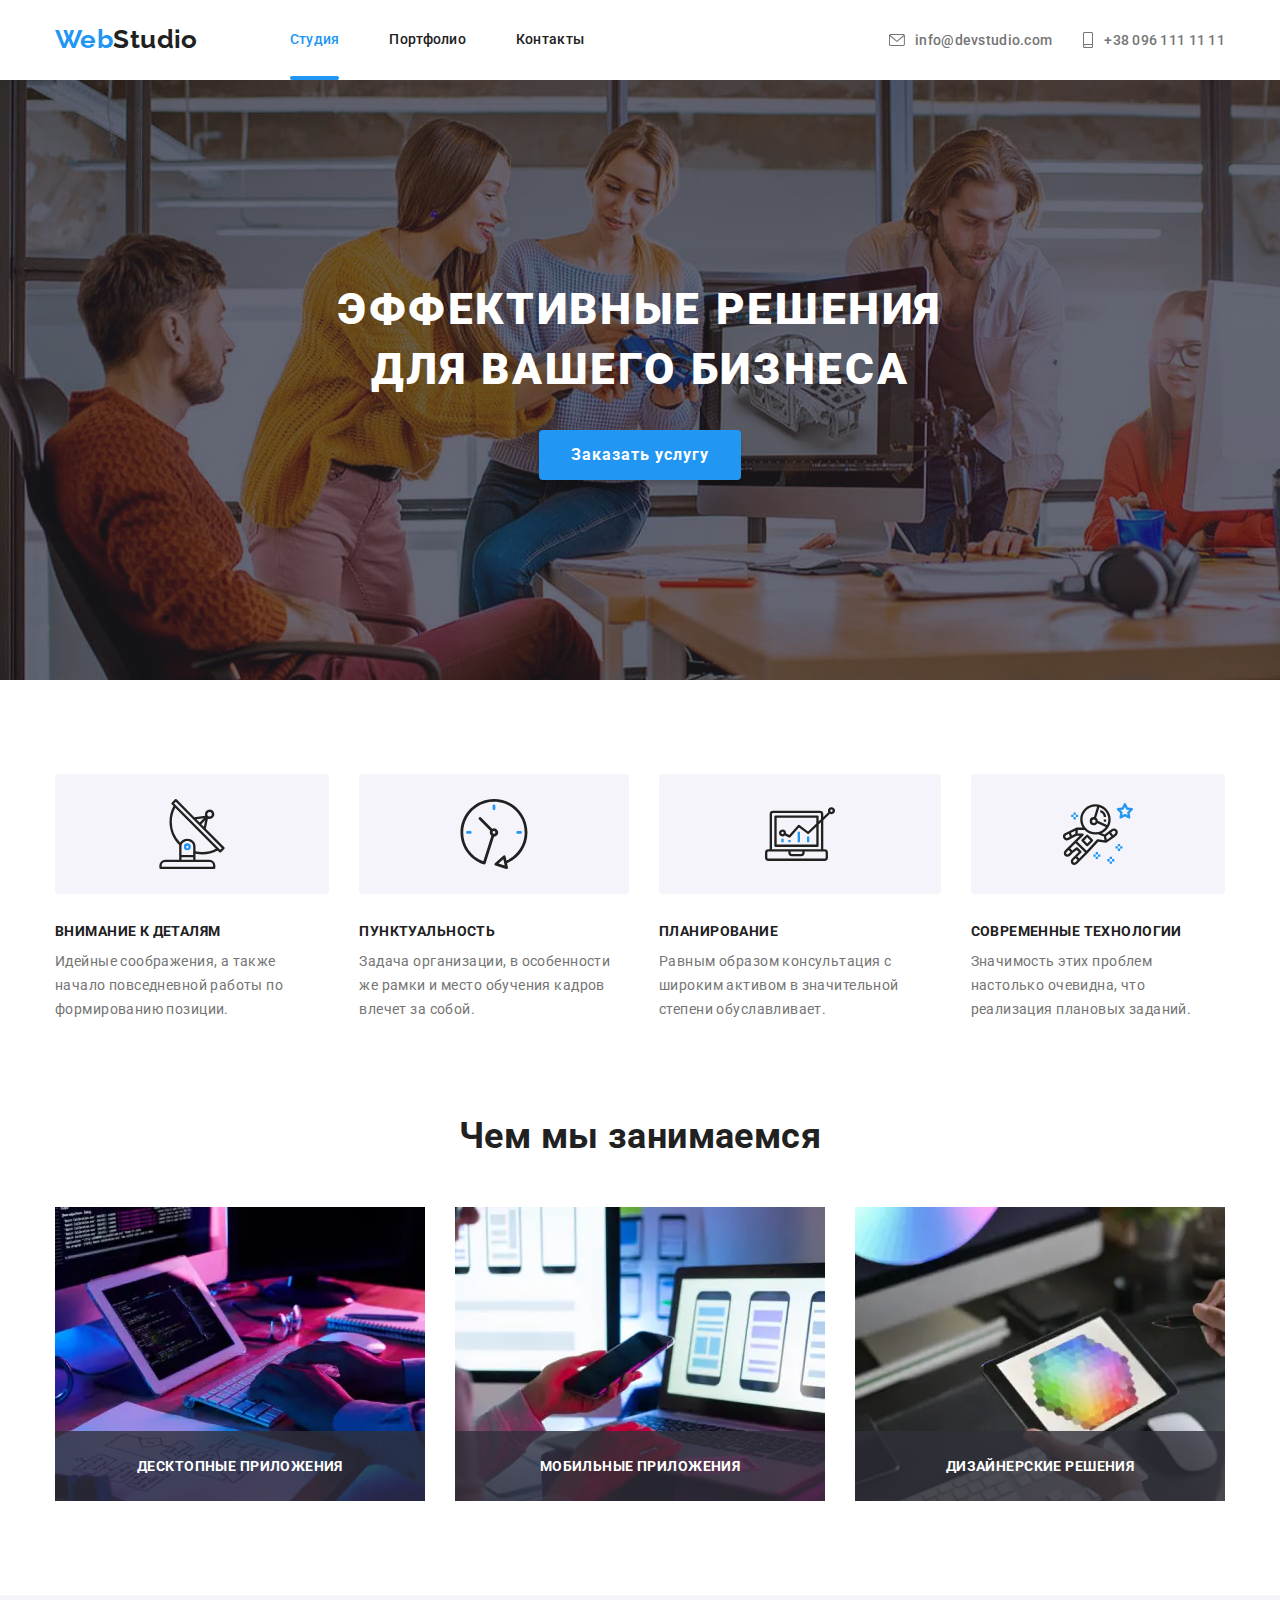
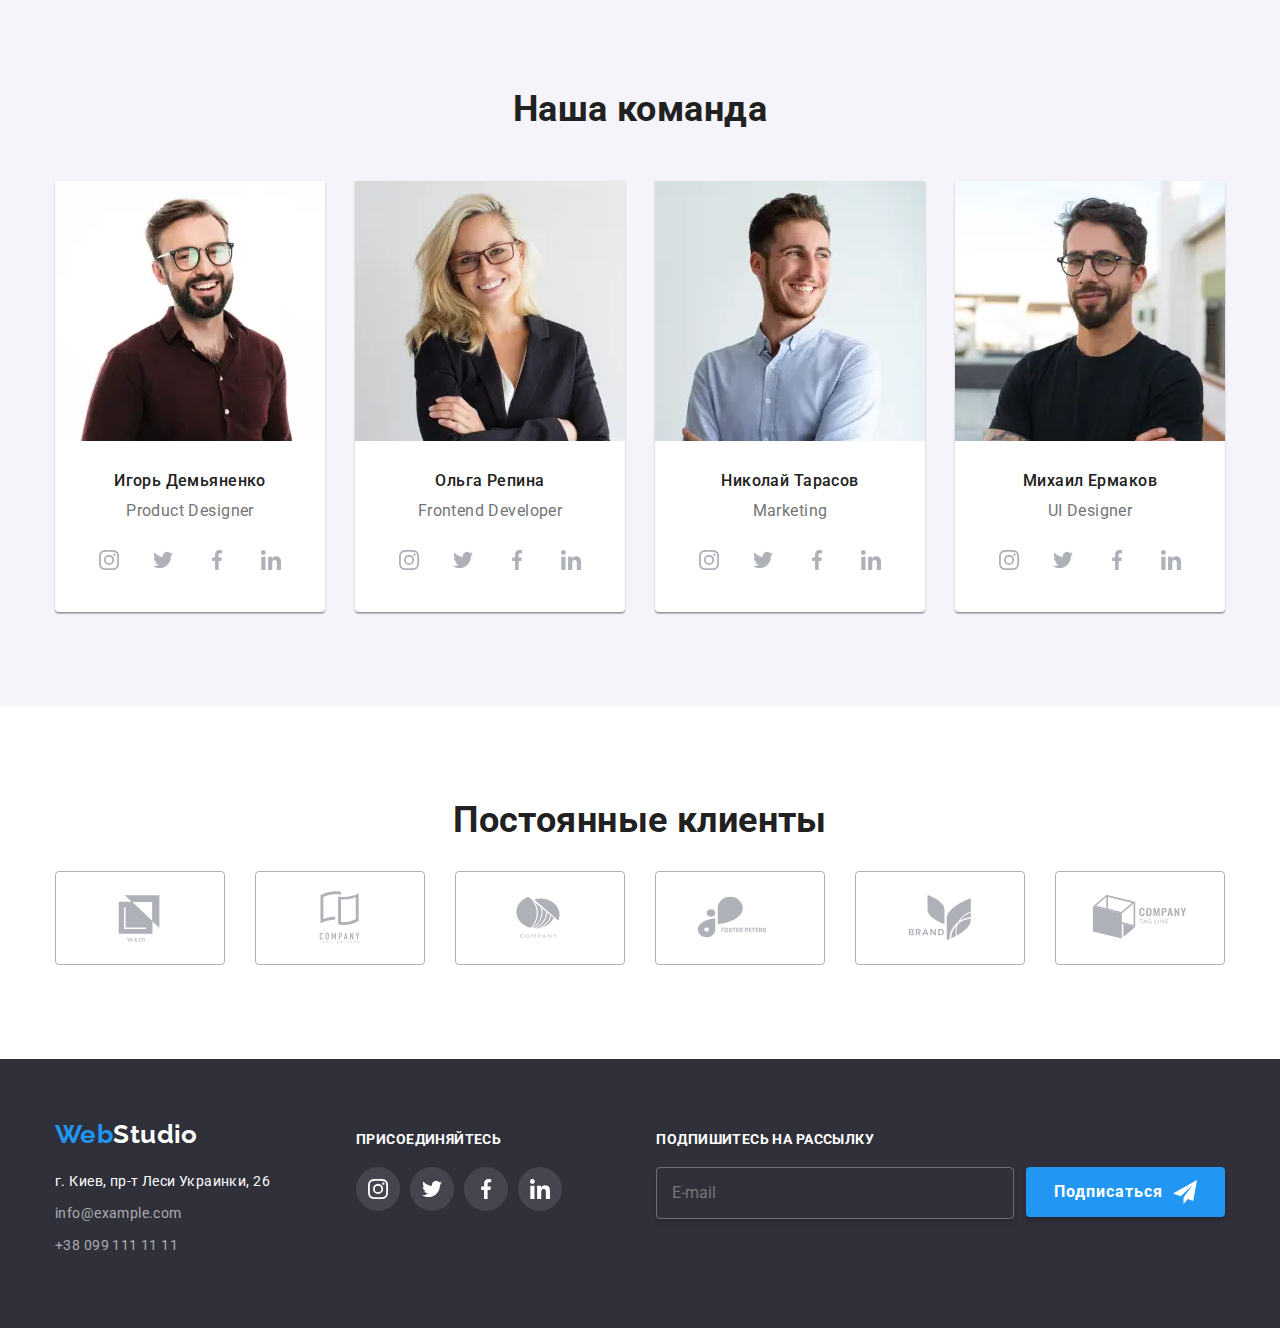
==== commit d33a93b4: "заканчивает адаптивную верстку всего сайта" ====
--- a/index.html
+++ b/index.html
@@ -45,7 +45,7 @@
           </button>
         </div>
 
-        <div class="mobile-menu is-open" data-menu>
+        <div class="mobile-menu" data-menu>
           <nav class="navigation">
             <ul class="navigation__list">
               <li class="navigation__item">
@@ -98,7 +98,10 @@
       <!--Герой-->
       <section class="hero">
         <div class="hero__container container">
-          <h1 class="hero__title">Эффективные решения для вашего бизнеса</h1>
+          <h1 class="hero__title title">
+            Эффективные решения <br />
+            для вашего бизнеса
+          </h1>
           <button type="button" class="hero__button" data-modal-open>Заказать услугу</button>
         </div>
       </section>
@@ -107,45 +110,45 @@
       <section class="plus">
         <ul class="plus-cards container">
           <li class="plus-cards__item">
-            <div class="plus-cards__element">
+            <div class="plus-cards__element" aria-label="иллюстрация спутниковой антены">
               <svg class="plus-cards__icon" width="70px" height="70px">
                 <use href="./images/sprite.svg#icon-antenna"></use>
               </svg>
             </div>
-            <h2 class="plus-cards__title">Внимание к деталям</h2>
+            <h2 class="plus-cards__title title">Внимание к деталям</h2>
             <p class="plus-cards__text">
               Идейные соображения, а также начало повседневной работы по формированию позиции.
             </p>
           </li>
           <li class="plus-cards__item">
-            <div class="plus-cards__element">
+            <div class="plus-cards__element" aria-label="иллюстрация часов">
               <svg class="plus-cards__icon" width="70px" height="70px">
                 <use href="./images/sprite.svg#icon-clock"></use>
               </svg>
             </div>
-            <h2 class="plus-cards__title">Пунктуальность</h2>
+            <h2 class="plus-cards__title title">Пунктуальность</h2>
             <p class="plus-cards__text">
               Задача организации, в особенности же рамки и место обучения кадров влечет за собой.
             </p>
           </li>
           <li class="plus-cards__item">
-            <div class="plus-cards__element">
+            <div class="plus-cards__element" aria-label="иллюстрация диаграммы">
               <svg class="plus-cards__icon" width="70px" height="70px">
                 <use href="./images/sprite.svg#icon-diagram"></use>
               </svg>
             </div>
-            <h2 class="plus-cards__title">Планирование</h2>
+            <h2 class="plus-cards__title title">Планирование</h2>
             <p class="plus-cards__text">
               Равным образом консультация с широким активом в значительной степени обуславливает.
             </p>
           </li>
           <li class="plus-cards__item">
-            <div class="plus-cards__element">
+            <div class="plus-cards__element" aria-label="иллюстрация астронавта">
               <svg class="plus-cards__icon" width="70px" height="70px">
                 <use href="./images/sprite.svg#icon-astronaut"></use>
               </svg>
             </div>
-            <h2 class="plus-cards__title">Современные технологии</h2>
+            <h2 class="plus-cards__title title">Современные технологии</h2>
             <p class="plus-cards__text">
               Значимость этих проблем настолько очевидна, что реализация плановых заданий.
             </p>
@@ -153,39 +156,54 @@
         </ul>
       </section>
 
-      <!--Суть работы-->
+      <!-- Суть работы-->
       <section class="work">
         <div class="work__container container">
           <h2 class="work__title title">Чем мы занимаемся</h2>
           <ul class="essence">
             <li class="essence__item">
-              <img
-                src="./images/img1.jpg"
-                class="essence__image"
-                alt="человек набирает разметку перед планшетом"
-                width="370"
-                height="294"
-              />
+              <picture>
+                <source
+                  srcset="./images/work/pc-desktop.webp 1x, ./images/work/pc-desktop@2x.webp 2x"
+                  type="image/webp"
+                />
+                <img
+                  srcset="./images/work/pc-desktop.jpg 1x, ./images/work/pc-desktop@2x.jpg 2x"
+                  src="./images/work/pc-desktop.jpg"
+                  class="essence__image"
+                  alt="человек набирает разметку перед планшетом"
+                />
+              </picture>
               <h3 class="essence__title">Десктопные приложения</h3>
             </li>
             <li class="essence__item">
-              <img
-                src="./images/img2.jpg"
-                class="essence__image"
-                alt="девушка выибарет веб дизайн на телефоне"
-                width="370"
-                height="294"
-              />
+              <picture>
+                <source
+                  srcset="./images/work/tel-desktop.webp 1x, ./images/work/tel-desktop@2x.webp 2x"
+                  type="image/webp"
+                />
+                <img
+                  srcset="./images/work/tel-desktop.jpg 1x, ./images/work/tel-desktop@2x.jpg 2x"
+                  src="./images/work/tel-desktop.jpg"
+                  class="essence__image"
+                  alt="девушка выибарет веб дизайн на телефоне"
+                />
+              </picture>
               <h3 class="essence__title">Мобильные приложения</h3>
             </li>
             <li class="essence__item">
-              <img
-                src="./images/img3.jpg"
-                class="essence__image"
-                alt="человек выбирает цветовое оформление"
-                width="370"
-                height="294"
-              />
+              <picture>
+                <source
+                  srcset="./images/work/tab-desktop.webp 1x, ./images/work/tab-desktop@2x.webp 2x"
+                  type="image/webp"
+                />
+                <img
+                  srcset="./images/work/tab-desktop.jpg 1x, ./images/work/tab-desktop@2x.jpg 2x"
+                  src="./images/work/tab-desktop.jpg"
+                  class="essence__image"
+                  alt="человек выбирает цветовое оформление"
+                />
+              </picture>
               <h3 class="essence__title">Дизайнерские решения</h3>
             </li>
           </ul>
@@ -195,16 +213,31 @@
       <section class="team">
         <div class="team__container container">
           <h2 class="team__title title">Наша команда</h2>
-          <div class="workers">
-            <ul class="workers__list">
-              <li class="workres__cards">
-                <img
-                  src="./images/img4.jpg"
-                  class="workers__image"
-                  alt="Игорь Демьяненко"
-                  width="270"
-                  height="260"
-                />
+            <ul class="workers">
+              <li class="workers__cards">
+                <picture>
+                  <source
+                    srcset="./images/team/worker1-desktop.webp 1x, ./images/team/worker1-desktop@2x.webp 2x"
+                    type="image/webp" media="(min-width:1200px)"
+                  />
+                  <source srcset="./images/team/worker1-desktop.jpg 1x, ./images/team/worker1-desktop@2x.jpg 2x" media="(min-width:1200px)"/>
+                  <source
+                    srcset="./images/team/worker1-tabl.webp 1x, ./images/team/worker1-tabl@2x.webp 2x"
+                    type="image/webp" media="(min-width:768px)"
+                  />
+                  <source srcset="./images/team/worker1-tabl.jpg 1x, ./images/team/worker1-tabl@2x.jpg 2x" media="(min-width:768px)"/>
+                  <source
+                    srcset="./images/team/worker1-tel.webp 1x, ./images/team/worker1-tel@2x.webp 2x"
+                    type="image/webp" media="(max-width:767px)"
+                  />
+                  <source srcset="./images/team/worker1-tel.jpg 1x, ./images/team/worker1-tel@2x.jpg 2x" media="(max-width:767px)"/>
+                  <img
+                    src="./images/team/worker1-desktop.jpg"
+                    class="workers__image"
+                    alt="Игорь Демьяненко"
+                  />
+                </picture>
+
                 <div class="workers__info">
                   <h3 class="workers__name">Игорь Демьяненко</h3>
                   <p class="workers__position">Product Designer</p>
@@ -241,14 +274,31 @@
                   </ul>
                 </div>
               </li>
-              <li class="workres__cards">
-                <img
-                  src="./images/img5.jpg"
-                  class="workers__image"
-                  alt="Ольга Репина"
-                  width="270"
-                  height="260"
-                />
+
+              <li class="workers__cards">
+                <picture>
+                  <source
+                    srcset="./images/team/worker2-desktop.webp 1x, ./images/team/worker2-desktop@2x.webp 2x"
+                    type="image/webp" media="(min-width:1200px)"
+                  />
+                  <source srcset="./images/team/worker2-desktop.jpg 1x, ./images/team/worker2-desktop@2x.jpg 2x" media="(min-width:1200px)"/>
+                  <source
+                    srcset="./images/team/worker2-tabl.webp 1x, ./images/team/worker2-tabl@2x.webp 2x"
+                    type="image/webp" media="(min-width:768px)"
+                  />
+                  <source srcset="./images/team/worker2-tabl.jpg 1x, ./images/team/worker2-tabl@2x.jpg 2x" media="(min-width:768px)"/>
+                  <source
+                    srcset="./images/team/worker2-tel.webp 1x, ./images/team/worker2-tel@2x.webp 2x"
+                    type="image/webp" media="(max-width:767px)"
+                  />
+                  <source srcset="./images/team/worker2-tel.jpg 1x, ./images/team/worker2-tel@2x.jpg 2x" media="(max-width:767px)">
+                  <img
+                    src="./images/team/worker2-desktop.jpg"
+                    class="workers__image"
+                    alt="Ольга Репина"
+                  />
+                </picture>
+
                 <div class="workers__info">
                   <h3 class="workers__name">Ольга Репина</h3>
                   <p class="workers__position">Frontend Developer</p>
@@ -285,14 +335,25 @@
                   </ul>
                 </div>
               </li>
-              <li class="workres__cards">
-                <img
-                  src="./images/img6.jpg"
-                  class="workers__image"
-                  alt="Николай Тарасов"
-                  width="270"
-                  height="260"
-                />
+              <li class="workers__cards">
+                <picture>
+                  <source
+                    srcset="./images/team/worker3-desktop.webp 1x, ./images/team/worker3-desktop@2x.webp 2x"
+                    type="image/webp" media="(min-width:1200px)"
+                  />
+                  <source srcset="./images/team/worker3-desktop.jpg 1x, ./images/team/worker3-desktop@2x.jpg 2x" media="(min-width:1200px)"/>
+                  <source
+                    srcset="./images/team/worker3-tabl.webp 1x, ./images/team/worker3-tabl@2x.webp 2x"
+                    type="image/webp" media="(min-width:768px)"
+                  />
+                  <source srcset="./images/team/worker3-tabl.jpg 1x, ./images/team/worker3-tabl@2x.jpg 2x" media="(min-width:768px)"/>
+                  <source
+                    srcset="./images/team/worker3-tel.webp 1x, ./images/team/worker3-tel@2x.webp 2x"
+                    type="image/webp" media="(max-width:767px)"
+                  />
+                  <source srcset="./images/team/worker3-tel.jpg 1x, ./images/team/worker3-tel@2x.jpg 2x" media="(max-width:767px)">
+                  <img
+                    src="./images/team/worker3-desktop.jpg" class="workers__image" alt="Николай Тарасов" />
                 <div class="workers__info">
                   <h3 class="workers__name">Николай Тарасов</h3>
                   <p class="workers__position">Marketing</p>
@@ -329,14 +390,26 @@
                   </ul>
                 </div>
               </li>
-              <li class="workres__cards">
-                <img
-                  src="./images/img7.jpg"
-                  class="workers__image"
-                  alt="Михаил Ермаков"
-                  width="270"
-                  height="260"
-                />
+              <li class="workers__cards">
+                <picture>
+                  <source
+                    srcset="./images/team/worker4-desktop.webp 1x, ./images/team/worker4-desktop@2x.webp 2x"
+                    type="image/webp" media="(min-width:1200px)"
+                  />
+                  <source srcset="./images/team/worker4-desktop.jpg 1x, ./images/team/worker4-desktop@2x.jpg 2x" media="(min-width:1200px)"/>
+                  <source
+                    srcset="./images/team/worker4-tabl.webp 1x, ./images/team/worker4-tabl@2x.webp 2x"
+                    type="image/webp" media="(min-width:768px)"
+                  />
+                  <source srcset="./images/team/worker4-tabl.jpg 1x, ./images/team/worker4-tabl@2x.jpg 2x" media="(min-width:768px)"/>
+                  <source
+                    srcset="./images/team/worker4-tel.webp 1x, ./images/team/worker4-tel@2x.webp 2x"
+                    type="image/webp" media="(max-width:767px)"
+                  />
+                  <source srcset="./images/team/worker4-tel.jpg 1x, ./images/team/worker4-tel@2x.jpg 2x" media="(max-width:767px)">
+
+                  <img
+                    src="./images/team/worker4-desktop.jpg" class="workers__image" alt="Михаил Ермаков" />
                 <div class="workers__info">
                   <h3 class="workers__name">Михаил Ермаков</h3>
                   <p class="workers__position">UI Designer</p>
@@ -374,7 +447,7 @@
                 </div>
               </li>
             </ul>
-          </div>
+          
         </div>
       </section>
 
@@ -434,7 +507,8 @@
     <!--футер-->
     <footer class="footer">
       <div class="footer__container container">
-        <div class="address">
+        <div class="footer__wrap">
+          <div class="address">
           <a href="./index.html" lang="en" class="logo footer__logo">
             <span class="logo__accent">Web</span>Studio
           </a>
@@ -487,11 +561,14 @@
             </li>
           </ul>
         </div>
-
+        </div>
+        
+    <div class="subscribe__wrap">
         <form class="subscribe">
-          <div class="subscribe__wrap">
+          
             <b class="subscribe__title">Подпишитесь на рассылку</b>
-            <label for="email"></label>
+        <div class="subscribe__right">
+              <label for="email"></label>
             <input
               type="email"
               name="email"
@@ -499,13 +576,16 @@
               placeholder="E-mail"
               class="subscribe__input"
             />
-          </div>
-          <button type="submit" class="subscribe__button">
+            <button type="submit" class="subscribe__button">
             Подписаться
             <svg class="subscribe__icon" width="24px" height="24px">
               <use href="./images/sprite2.svg#icon-icon-telegram"></use>
             </svg>
           </button>
+          </div>
+          
+        </div>
+            
         </form>
       </div>
     </footer>
--- a/css/main.min.css
+++ b/css/main.min.css
@@ -1 +1 @@
-body{background-color:#fff;color:#212121;font-family:Roboto,sans-serif;font-size:14px;letter-spacing:.03em;text-decoration:none;list-style:none}*,*::before,*::after{-webkit-box-sizing:border-box;box-sizing:border-box}h1,h2,h3,h4,h5,h6,ul,li,button,p,a{margin:0;padding:0;text-decoration:none;list-style:none}.container{margin-left:auto;margin-right:auto;padding-left:15px;padding-right:15px}@media screen and (min-width: 480px){.container{width:480px}}@media screen and (min-width: 768px){.container{width:768px}}@media screen and (min-width: 1200px){.container{width:1200px}}.title{font-weight:700;text-align:center;font-size:28px;line-height:1.17}@media screen and (min-width: 1200px){.title{font-size:36px;line-height:1.16}}.header__container{position:relative}@media screen and (min-width: 768px){.header__container{height:80px;display:-webkit-box;display:-ms-flexbox;display:flex}}.header__mobile{display:-webkit-box;display:-ms-flexbox;display:flex;-webkit-box-align:center;-ms-flex-align:center;align-items:center;-webkit-box-pack:justify;-ms-flex-pack:justify;justify-content:space-between}.navigation__buttons{display:-webkit-inline-box;display:-ms-inline-flexbox;display:inline-flex;margin:0;padding:0;border:none;background-color:rgba(0,0,0,0)}@media screen and (min-width: 768px){.navigation__buttons{display:none}}.navigation__buttons.is-open .navigation__buttons--menu{display:none}.navigation__buttons--cross{display:none}.navigation__buttons.is-open .navigation__buttons--cross{display:block}.navigation__buttons--cross,.navigation__buttons--menu{fill:#212121;-webkit-transition:fill 250ms cubic-bezier(0.4, 0, 0.2, 1);transition:fill 250ms cubic-bezier(0.4, 0, 0.2, 1)}.navigation__buttons:hover .navigation__buttons--cross,.navigation__buttons:hover .navigation__buttons--menu,.navigation__buttons:focus .navigation__buttons--cross,.navigation__buttons:focus .navigation__buttons--menu{fill:#2196f3}@media screen and (max-width: 767px){.mobile-menu{position:absolute;top:100%;left:0;width:100%;padding:48px 40px;height:796px;-webkit-transform:translateY(-110%);transform:translateY(-110%);opacity:0;background-color:#fff;-webkit-transition:opacity 500ms cubic-bezier(0.4, 0, 0.2, 1),-webkit-transform 1000ms cubic-bezier(0.4, 0, 0.2, 1);transition:opacity 500ms cubic-bezier(0.4, 0, 0.2, 1),-webkit-transform 1000ms cubic-bezier(0.4, 0, 0.2, 1);transition:transform 1000ms cubic-bezier(0.4, 0, 0.2, 1),opacity 500ms cubic-bezier(0.4, 0, 0.2, 1);transition:transform 1000ms cubic-bezier(0.4, 0, 0.2, 1),opacity 500ms cubic-bezier(0.4, 0, 0.2, 1),-webkit-transform 1000ms cubic-bezier(0.4, 0, 0.2, 1)}.mobile-menu.is-open{opacity:1;-webkit-transform:translateY(0);transform:translateY(0)}}@media screen and (max-width: 767px){.navigation__item:not(:last-child){margin-bottom:32px}}.navigation__link{color:#212121;font-weight:500;font-size:14px;line-height:1.14;-webkit-transition:color 250ms cubic-bezier(0.4, 0, 0.2, 1);transition:color 250ms cubic-bezier(0.4, 0, 0.2, 1)}.navigation__link:hover,.navigation__link:focus{color:#2196f3}@media screen and (max-width: 767px){.navigation__link{font-size:40px;line-height:1.175;letter-spacing:.02em}}.navigation__link--current{color:#2196f3}@media screen and (max-width: 767px){.contacts{display:-webkit-box;display:-ms-flexbox;display:flex;-webkit-box-orient:vertical;-webkit-box-direction:reverse;-ms-flex-direction:column-reverse;flex-direction:column-reverse}}@media screen and (max-width: 767px){.contacts__item:not(:first-child){margin-top:302px;margin-bottom:32px}}.contacts__link--email{color:#757575;font-weight:500;font-size:24px;line-height:1.166;letter-spacing:.02em;-webkit-transition:color 250ms cubic-bezier(0.4, 0, 0.2, 1);transition:color 250ms cubic-bezier(0.4, 0, 0.2, 1)}.contacts__link--email:hover,.contacts__link--email:focus{color:#2196f3}@media screen and (min-width: 768px){.contacts__link--email{color:#212121;font-size:14px;line-height:1.14}}.contacts__link--number{color:#2196f3;font-weight:500;font-size:34px;line-height:1.176;letter-spacing:.02em;-webkit-transition:color 250ms cubic-bezier(0.4, 0, 0.2, 1);transition:color 250ms cubic-bezier(0.4, 0, 0.2, 1)}.contacts__link--number:hover,.contacts__link--number:focus{color:#2196f3}@media screen and (min-width: 768px){.contacts__link--number{color:#212121;font-size:14px;line-height:1.14}}.contacts__icon{margin-right:10px;fill:#757575;-webkit-transition:fill 250ms cubic-bezier(0.4, 0, 0.2, 1);transition:fill 250ms cubic-bezier(0.4, 0, 0.2, 1)}.contacts__link:hover .contacts__icon,.contacts__link:focus .contacts__icon{fill:#2196f3}@media screen and (max-width: 767px){.contacts__icon{display:none}}.mobile-menu__list{display:-webkit-box;display:-ms-flexbox;display:flex;margin-top:64px}@media screen and (min-width: 768px){.mobile-menu__list{display:none}}.mobile-menu__item{padding-right:10px}.mobile-menu__item:not(:last-child){margin-right:10px;border-right:1px solid rgba(33,33,33,.2)}.mobile-menu__link{color:#2196f3;font-weight:500;font-size:18px;line-height:1.222;letter-spacing:.02em}.logo{font-family:"Raleway";font-size:24px;line-height:1.166;font-weight:700}.logo__accent{color:#2196f3}@media screen and (min-width: 1200px){.logo{font-size:26px;line-height:1.192}}.header__logo{padding-top:16px;padding-bottom:16px;display:inline;color:#212121}@media screen and (min-width: 768px){.header__logo{padding-top:26px;padding-bottom:26px}}@media screen and (min-width: 1200px){.header__logo{padding-top:24px;padding-bottom:25px}}.hero{margin-left:auto;margin-right:auto;max-width:480px;text-align:center;height:400px;background:-webkit-gradient(linear, left top, left bottom, from(rgba(47, 48, 58, 0.4)), to(rgba(47, 48, 58, 0.4))),url(../images/hero-mobile.jpg);background:linear-gradient(rgba(47, 48, 58, 0.4), rgba(47, 48, 58, 0.4)),url(../images/hero-mobile.jpg);background-repeat:no-repeat;background-size:cover;background-position:center}.hero__container{padding-bottom:118px;padding-top:118px}@media screen and (min-width: 1200px){.hero__container{padding-bottom:200px;padding-top:200px}}.hero__title{margin-left:auto;margin-right:auto;margin-bottom:30px;width:360px;font-size:26px;line-height:1.61;text-align:center;letter-spacing:.06em;text-transform:uppercase;color:#fff}@media screen and (min-width: 1200px){.hero__title{width:696px;font-size:44px;line-height:1.36}}.hero__button{padding:10px 32px;border-radius:4px;-webkit-box-shadow:0px 4px 4px rgba(0,0,0,.15);box-shadow:0px 4px 4px rgba(0,0,0,.15);background-color:#2196f3;color:#fff;font-weight:700;font-size:16px;line-height:1.88;letter-spacing:.06em;border:none;cursor:pointer;text-decoration:none}@media screen and (min-width: 768px){.hero{max-width:768px;background:-webkit-gradient(linear, left top, left bottom, from(rgba(47, 48, 58, 0.4)), to(rgba(47, 48, 58, 0.4))),url(../images/hero-tablet.jpg);background:linear-gradient(rgba(47, 48, 58, 0.4), rgba(47, 48, 58, 0.4)),url(../images/hero-tablet.jpg)}}@media screen and (min-width: 1200px){.hero{max-width:1600px;height:600px;background:-webkit-gradient(linear, left top, left bottom, from(rgba(47, 48, 58, 0.4)), to(rgba(47, 48, 58, 0.4))),url(../images/hero-img.jpg);background:linear-gradient(rgba(47, 48, 58, 0.4), rgba(47, 48, 58, 0.4)),url(../images/hero-img.jpg)}}.plus-cards{padding-top:60px;padding-bottom:60px}.plus-cards__title{text-align:center;font-weight:700;font-size:14px;line-height:1.14;text-transform:uppercase}.plus-cards__text{margin-top:10px;font-weight:400;font-size:14px;line-height:1.71;letter-spacing:.03em;color:#757575}.plus-cards__element{display:-webkit-box;display:-ms-flexbox;display:flex;-webkit-box-pack:center;-ms-flex-pack:center;justify-content:center;-webkit-box-align:center;-ms-flex-align:center;align-items:center;margin-bottom:30px;height:120px;background-color:#f5f4fa;border-radius:4px}@media screen and (max-width: 767px){.plus-cards__element{width:100%}}.plus-cards__item:not(:first-child){margin-top:30px}.work{display:none}@media screen and (min-width: 1200px){.work{display:block}}.work__container{padding-bottom:94px;padding-top:94px}.work__title{margin-bottom:50px}.essence{display:-webkit-box;display:-ms-flexbox;display:flex}.essence__image{display:block}.essence__title{position:absolute;bottom:0;right:0;width:100%;padding-top:27px;padding-bottom:27px;font-weight:700;font-size:14px;line-height:16px;text-align:center;text-transform:uppercase;background-color:rgba(47,48,58,.8);color:#fff}.essence__item{position:relative}.essence__item:not(:last-child){margin-right:30px}.team{background-color:#f5f4fa;min-width:480px;text-align:center}.team__container{padding-bottom:60px;padding-top:60px}@media screen and (min-width: 1200px){.team__container{padding-bottom:94px;padding-top:94px}}.team__title{margin-bottom:30px}@media screen and (min-width: 1200px){.team__title{margin-bottom:50px}}.workers{display:block}@media screen and (min-width: 1200px){.workers__list{display:-webkit-box;display:-ms-flexbox;display:flex}}.workers__image{display:block;width:450px;height:460px}@media screen and (min-width: 768px){.workers__image{width:354px;height:374px}}@media screen and (min-width: 1200px){.workers__image{width:270px;height:260px}}.workers__info{padding:30px 32px}.workers__name{margin-bottom:10px;font-weight:500;font-size:16px;line-height:1.19}.workers__position{margin-bottom:16px;color:#757575;font-weight:400;font-size:16px;line-height:1.357}.workres__cards{width:450px;background-color:#fff;-webkit-box-shadow:0px 1px 3px rgba(0,0,0,.12),0px 1px 1px rgba(0,0,0,.14),0px 2px 1px rgba(0,0,0,.2);box-shadow:0px 1px 3px rgba(0,0,0,.12),0px 1px 1px rgba(0,0,0,.14),0px 2px 1px rgba(0,0,0,.2);border-radius:0px 0px 4px 4px}.workres__cards:not(:last-child){margin-bottom:30px}.social-icons{display:-webkit-box;display:-ms-flexbox;display:flex;-webkit-box-align:center;-ms-flex-align:center;align-items:center;-webkit-box-pack:center;-ms-flex-pack:center;justify-content:center}.social-icons__item:not(:last-child){margin-right:10px}.social-icons__link{display:-webkit-box;display:-ms-flexbox;display:flex;-webkit-box-align:center;-ms-flex-align:center;align-items:center;-webkit-box-pack:center;-ms-flex-pack:center;justify-content:center;border-radius:50%;width:44px;height:44px;fill:#afb1b8;-webkit-transition:fill 250ms cubic-bezier(0.4, 0, 0.2, 1),background-color 250ms cubic-bezier(0.4, 0, 0.2, 1);transition:fill 250ms cubic-bezier(0.4, 0, 0.2, 1),background-color 250ms cubic-bezier(0.4, 0, 0.2, 1)}.social-icons__link:hover,.social-icons__link:focus{fill:#fff;background-color:#2196f3;border-radius:50%}/*# sourceMappingURL=main.min.css.map */+body{background-color:#fff;color:#212121;font-family:Roboto,sans-serif;font-size:14px;letter-spacing:.03em;text-decoration:none;list-style:none}*,*::before,*::after{-webkit-box-sizing:border-box;box-sizing:border-box}h1,h2,h3,h4,h5,h6,ul,li,button,p,a{margin:0;padding:0;text-decoration:none;list-style:none}img{display:block;max-width:100%;height:auto}.container{margin-left:auto;margin-right:auto;padding-left:15px;padding-right:15px;width:100%}@media screen and (min-width: 480px){.container{width:480px}}@media screen and (min-width: 768px){.container{width:768px}}@media screen and (min-width: 1200px){.container{width:1200px}}.title{font-weight:700;text-align:center;font-size:28px;line-height:1.17}@media screen and (min-width: 1200px){.title{font-size:36px;line-height:1.16}}.header__container{position:relative}.header__mobile{display:-webkit-box;display:-ms-flexbox;display:flex;-webkit-box-align:center;-ms-flex-align:center;align-items:center;-webkit-box-pack:justify;-ms-flex-pack:justify;justify-content:space-between}.navigation__buttons{display:-webkit-inline-box;display:-ms-inline-flexbox;display:inline-flex;margin:0;padding:0;border:none;background-color:rgba(0,0,0,0)}.navigation__buttons.is-open .navigation__buttons--menu{display:none}.navigation__buttons--cross{display:none}.navigation__buttons.is-open .navigation__buttons--cross{display:block}.navigation__buttons--cross,.navigation__buttons--menu{fill:#212121;-webkit-transition:fill 250ms cubic-bezier(0.4, 0, 0.2, 1);transition:fill 250ms cubic-bezier(0.4, 0, 0.2, 1)}.navigation__buttons:hover .navigation__buttons--cross,.navigation__buttons:hover .navigation__buttons--menu,.navigation__buttons:focus .navigation__buttons--cross,.navigation__buttons:focus .navigation__buttons--menu{fill:#2196f3}.navigation__link{color:#212121;font-weight:500;font-size:14px;line-height:1.14;letter-spacing:.02em;-webkit-transition:color 250ms cubic-bezier(0.4, 0, 0.2, 1);transition:color 250ms cubic-bezier(0.4, 0, 0.2, 1)}.navigation__link:hover,.navigation__link:focus{color:#2196f3}.navigation__link--current{color:#2196f3}@media screen and (min-width: 768px){.navigation__link--current::after{content:"";position:absolute;display:block;bottom:0;width:100%;height:4px;border-radius:2px;background-color:#2196f3}}.contacts__link--email{color:#757575;font-weight:500;font-size:24px;line-height:1.166;letter-spacing:.02em;-webkit-transition:color 250ms cubic-bezier(0.4, 0, 0.2, 1);transition:color 250ms cubic-bezier(0.4, 0, 0.2, 1)}.contacts__link--email:hover,.contacts__link--email:focus{color:#2196f3}.contacts__link--number{color:#2196f3;font-weight:500;font-size:34px;line-height:1.176;letter-spacing:.02em;-webkit-transition:color 250ms cubic-bezier(0.4, 0, 0.2, 1);transition:color 250ms cubic-bezier(0.4, 0, 0.2, 1)}.contacts__link--number:hover,.contacts__link--number:focus{color:#2196f3}.contacts__icon{margin-right:10px;fill:#757575;-webkit-transition:fill 250ms cubic-bezier(0.4, 0, 0.2, 1);transition:fill 250ms cubic-bezier(0.4, 0, 0.2, 1)}.contacts__link:hover .contacts__icon,.contacts__link:focus .contacts__icon{fill:#2196f3}.mobile-menu__list{display:-webkit-box;display:-ms-flexbox;display:flex;-ms-flex-wrap:wrap;flex-wrap:wrap;margin-top:64px}.mobile-menu__item{padding-right:10px}.mobile-menu__item:not(:last-child){margin-right:10px;border-right:1px solid rgba(33,33,33,.2)}.mobile-menu__link{color:#2196f3;font-weight:500;font-size:18px;line-height:1.222;letter-spacing:.02em}@media screen and (max-width: 767px){.mobile-menu{position:absolute;top:100%;left:0;width:100%;padding:48px 40px;max-height:796px;-webkit-transform:translateY(-110%);transform:translateY(-110%);opacity:0;background-color:#fff;-webkit-transition:opacity 1000ms cubic-bezier(0.4, 0, 0.2, 1),-webkit-transform 1000ms cubic-bezier(0.4, 0, 0.2, 1);transition:opacity 1000ms cubic-bezier(0.4, 0, 0.2, 1),-webkit-transform 1000ms cubic-bezier(0.4, 0, 0.2, 1);transition:transform 1000ms cubic-bezier(0.4, 0, 0.2, 1),opacity 1000ms cubic-bezier(0.4, 0, 0.2, 1);transition:transform 1000ms cubic-bezier(0.4, 0, 0.2, 1),opacity 1000ms cubic-bezier(0.4, 0, 0.2, 1),-webkit-transform 1000ms cubic-bezier(0.4, 0, 0.2, 1)}.mobile-menu.is-open{opacity:1;-webkit-transform:translateY(0);transform:translateY(0)}.navigation__item:not(:last-child){margin-bottom:32px}.navigation__link{font-size:40px;line-height:1.175;letter-spacing:.02em}.contacts{display:-webkit-box;display:-ms-flexbox;display:flex;-webkit-box-orient:vertical;-webkit-box-direction:reverse;-ms-flex-direction:column-reverse;flex-direction:column-reverse}.contacts__item:not(:first-child){margin-top:302px;margin-bottom:32px}.contacts__icon{display:none}}@media screen and (min-width: 768px){.navigation__buttons,.mobile-menu__list{display:none}.header__container{height:80px;display:-webkit-box;display:-ms-flexbox;display:flex;-webkit-box-pack:justify;-ms-flex-pack:justify;justify-content:space-between}.mobile-menu{display:-webkit-box;display:-ms-flexbox;display:flex;-webkit-box-align:center;-ms-flex-align:center;align-items:center}.navigation{display:-webkit-box;display:-ms-flexbox;display:flex}.navigation__list{display:-webkit-box;display:-ms-flexbox;display:flex}.navigation__link{display:block}.navigation__item{position:relative}.navigation__item:not(:last-child){margin-right:50px}.navigation__link{padding-top:32px;padding-bottom:32px}.contacts__link{color:#757575;font-family:Roboto,sans-serif;font-weight:500;font-size:12px;line-height:1.166;letter-spacing:.02em;-webkit-transition:color 250ms cubic-bezier(0.4, 0, 0.2, 1);transition:color 250ms cubic-bezier(0.4, 0, 0.2, 1)}}@media screen and (min-width: 768px)and (max-width: 1199px){.contacts{margin-left:84px}.contacts__item:not(:last-child){margin-bottom:10px}}@media screen and (min-width: 768px){.contacts__link{display:-webkit-box;display:-ms-flexbox;display:flex;-webkit-box-align:center;-ms-flex-align:center;align-items:center}}@media screen and (min-width: 1200px){.contacts__link{font-size:14px;line-height:1.142}.contacts{display:-webkit-box;display:-ms-flexbox;display:flex;-webkit-box-align:center;-ms-flex-align:center;align-items:center;margin-left:305px}.contacts__item:not(:last-child){margin-right:30px}}.logo{font-family:"Raleway";font-size:24px;line-height:1.166;font-weight:700}.logo__accent{color:#2196f3}@media screen and (min-width: 1200px){.logo{font-size:26px;line-height:1.192}}.header__logo{padding-top:16px;padding-bottom:16px;display:inline;color:#212121}@media screen and (min-width: 768px){.header__logo{padding-top:26px;padding-bottom:26px}}@media screen and (min-width: 1200px){.header__logo{padding-top:24px;padding-bottom:25px}}.footer{background-color:#2f303a}.footer__container{padding:60px 15px 70px 15px}.footer__logo{margin-bottom:20px;display:inline-block;color:#fff}.connection__link{color:rgba(255,255,255,.6);font-weight:400;font-size:14px;line-height:1.71;font-style:normal}.connection__link--white{color:#fff}.connection__item:not(:last-child){margin-bottom:8px}.appeal__title{display:inline-block;margin-bottom:20px;font-weight:700;line-height:1.142;text-transform:uppercase;color:#fff}.appeal__list{display:-webkit-box;display:-ms-flexbox;display:flex;-webkit-box-pack:center;-ms-flex-pack:center;justify-content:center}.appeal__item:not(:last-child){margin-right:10px}.appeal__link{display:-webkit-box;display:-ms-flexbox;display:flex;-webkit-box-align:center;-ms-flex-align:center;align-items:center;-webkit-box-pack:center;-ms-flex-pack:center;justify-content:center;width:44px;height:44px;background:rgba(255,255,255,.1);border-radius:50%;fill:#fff;-webkit-transition:background-color 250ms cubic-bezier(0.4, 0, 0.2, 1);transition:background-color 250ms cubic-bezier(0.4, 0, 0.2, 1)}.appeal__link:hover,.appeal__link:focus{background-color:#2196f3}@media screen and (max-width: 1199px){.footer{text-align:center}}@media screen and (max-width: 767px){.appeal{margin:60px 0}}@media screen and (min-width: 768px)and (max-width: 1199px){.footer__container{padding:60px 70px}.appeal{margin-top:5px}.footer__wrap{margin-bottom:60px}}@media screen and (min-width: 768px){.footer__wrap{display:-webkit-box;display:-ms-flexbox;display:flex;-webkit-box-pack:justify;-ms-flex-pack:justify;justify-content:space-between}}@media screen and (min-width: 1200px){.footer__container{display:-webkit-box;display:-ms-flexbox;display:flex;-webkit-box-pack:justify;-ms-flex-pack:justify;justify-content:space-between}.address{width:231px}.appeal{margin-left:70px;margin-top:12px}}.subscribe__title{display:block;margin-bottom:20px;line-height:1.142;text-transform:uppercase;color:#fff;font-weight:700}.subscribe__input{padding:15px;width:100%;background-color:rgba(0,0,0,0);-webkit-box-shadow:0px 4px 4px rgba(0,0,0,.15);box-shadow:0px 4px 4px rgba(0,0,0,.15);border:1px solid rgba(255,255,255,.3);border-radius:4px;font-size:16px;line-height:1.25;color:rgba(255,255,255,.6);font-weight:400}.subscribe__button{display:-webkit-box;display:-ms-flexbox;display:flex;-webkit-box-align:center;-ms-flex-align:center;align-items:center;-webkit-box-pack:center;-ms-flex-pack:center;justify-content:center;margin-right:auto;margin-left:auto;padding:10px 28px;border:none;cursor:pointer;letter-spacing:.06em;font-weight:700;line-height:1.88;font-size:16px;color:#fff;background:#2196f3;-webkit-box-shadow:0px 4px 4px rgba(0,0,0,.15);box-shadow:0px 4px 4px rgba(0,0,0,.15);border-radius:4px}@media screen and (max-width: 1199px){.subscribe__button{margin-top:20px}}.subscribe__icon{fill:#fff;margin-left:10px}@media screen and (min-width: 768px)and (max-width: 1199px){.subscribe__input{width:450px;margin-right:auto;margin-left:auto}.subscribe__wrap{display:-webkit-box;display:-ms-flexbox;display:flex;-webkit-box-orient:vertical;-webkit-box-direction:normal;-ms-flex-direction:column;flex-direction:column}}@media screen and (min-width: 1200px){.subscribe{-webkit-box-align:end;-ms-flex-align:end;align-items:flex-end}.subscribe__button{height:50px;margin-left:12px}.subscribe__wrap{margin-top:12px}.subscribe__right{display:-webkit-box;display:-ms-flexbox;display:flex}.subscribe__input{width:358px}}.hero{margin-right:auto;margin-left:auto;text-align:center;background-image:-webkit-gradient(linear, left top, left bottom, from(rgba(47, 48, 58, 0.4)), to(rgba(47, 48, 58, 0.4))),url(../images/hero/hero-mobile.jpg);background-image:linear-gradient(rgba(47, 48, 58, 0.4), rgba(47, 48, 58, 0.4)),url(../images/hero/hero-mobile.jpg);background-repeat:no-repeat;background-size:cover}@media screen and (min-device-pixel-ratio: 2)and (max-width: 767px),screen and (-webkit-min-device-pixel-ratio: 2)and (max-width: 767px),screen and (min-resolution: 192dpi)and (max-width: 767px),screen and (min-resolution: 2dppx)and (max-width: 767px){.hero{background-image:-webkit-gradient(linear, left top, left bottom, from(rgba(47, 48, 58, 0.4)), to(rgba(47, 48, 58, 0.4))),url(../images/hero/hero-mobile@2x.jpg);background-image:linear-gradient(rgba(47, 48, 58, 0.4), rgba(47, 48, 58, 0.4)),url(../images/hero/hero-mobile@2x.jpg)}}.hero__container{padding-bottom:118px;padding-top:118px}.hero__title{margin-bottom:30px;font-weight:900;font-size:26px;line-height:1.61;text-align:center;letter-spacing:.06em;text-transform:uppercase;color:#fff}.hero__button{padding:10px 32px;border-radius:4px;-webkit-box-shadow:0px 4px 4px rgba(0,0,0,.15);box-shadow:0px 4px 4px rgba(0,0,0,.15);background-color:#2196f3;color:#fff;font-weight:700;font-size:16px;line-height:1.88;letter-spacing:.06em;border:none;cursor:pointer;text-decoration:none}@media screen and (min-width: 768px)and (max-width: 1199px){.hero{background-image:-webkit-gradient(linear, left top, left bottom, from(rgba(47, 48, 58, 0.4)), to(rgba(47, 48, 58, 0.4))),url(../images/hero/hero-tablet.jpg);background-image:linear-gradient(rgba(47, 48, 58, 0.4), rgba(47, 48, 58, 0.4)),url(../images/hero/hero-tablet.jpg)}}@media screen and (min-width: 768px)and (max-width: 1199px)and (min-device-pixel-ratio: 2),screen and (min-width: 768px)and (max-width: 1199px)and (-webkit-min-device-pixel-ratio: 2),screen and (min-width: 768px)and (max-width: 1199px)and (min-resolution: 192dpi),screen and (min-width: 768px)and (max-width: 1199px)and (min-resolution: 2dppx){.hero{background-image:-webkit-gradient(linear, left top, left bottom, from(rgba(47, 48, 58, 0.4)), to(rgba(47, 48, 58, 0.4))),url(../images/hero/hero-tablet@2x.jpg);background-image:linear-gradient(rgba(47, 48, 58, 0.4), rgba(47, 48, 58, 0.4)),url(../images/hero/hero-tablet@2x.jpg)}}@media screen and (min-width: 1200px){.hero{max-width:1600px;background-image:-webkit-gradient(linear, left top, left bottom, from(rgba(47, 48, 58, 0.4)), to(rgba(47, 48, 58, 0.4))),url(../images/hero/hero-desktop.jpg);background-image:linear-gradient(rgba(47, 48, 58, 0.4), rgba(47, 48, 58, 0.4)),url(../images/hero/hero-desktop.jpg)}}@media screen and (min-width: 1200px)and (min-device-pixel-ratio: 2),screen and (min-width: 1200px)and (-webkit-min-device-pixel-ratio: 2),screen and (min-width: 1200px)and (min-resolution: 192dpi),screen and (min-width: 1200px)and (min-resolution: 2dppx){.hero{background-image:-webkit-gradient(linear, left top, left bottom, from(rgba(47, 48, 58, 0.4)), to(rgba(47, 48, 58, 0.4))),url(../images/hero/hero-desktop@2x.jpg);background-image:linear-gradient(rgba(47, 48, 58, 0.4), rgba(47, 48, 58, 0.4)),url(../images/hero/hero-desktop@2x.jpg)}}@media screen and (min-width: 1200px){.hero__container{padding-bottom:200px;padding-top:200px}}@media screen and (min-width: 1200px){.hero__title{font-size:44px;line-height:1.36}}.plus{padding-top:60px;padding-bottom:60px}.plus-cards__title{font-size:14px;line-height:1.14;text-transform:uppercase}.plus-cards__text{margin-top:10px;font-weight:400;font-size:14px;line-height:1.71;letter-spacing:.03em;color:#757575}.plus-cards__element{display:-webkit-box;display:-ms-flexbox;display:flex;-webkit-box-pack:center;-ms-flex-pack:center;justify-content:center;-webkit-box-align:center;-ms-flex-align:center;align-items:center;margin-bottom:30px;height:120px;background-color:#f5f4fa;border-radius:4px}@media screen and (max-width: 767px){.plus-cards__item:not(:first-child){margin-top:30px}}@media screen and (min-width: 768px){.plus-cards{display:-webkit-box;display:-ms-flexbox;display:flex}.plus-cards__title{text-align:start}}@media screen and (min-width: 768px)and (max-width: 1199px){.plus{display:-webkit-box;display:-ms-flexbox;display:flex;-webkit-box-align:center;-ms-flex-align:center;align-items:center;-webkit-box-pack:center;-ms-flex-pack:center;justify-content:center}.plus-cards{margin:-15px;-ms-flex-wrap:wrap;flex-wrap:wrap}.plus-cards__item{width:calc((100% - 60px)/2);margin:15px}}@media screen and (min-width: 1200px){.plus{padding-bottom:94px;padding-top:94px}.plus-cards__item:not(:last-child){margin-right:30px}}.work{display:none}@media screen and (min-width: 1200px){.work{display:block}}.work__container{padding-bottom:94px}.work__title{margin-bottom:50px}.essence{display:-webkit-box;display:-ms-flexbox;display:flex}.essence__image{display:block}.essence__title{position:absolute;bottom:0;right:0;width:100%;padding-top:27px;padding-bottom:27px;font-weight:700;font-size:14px;line-height:16px;text-align:center;text-transform:uppercase;background-color:rgba(47,48,58,.8);color:#fff}.essence__item{position:relative}.essence__item:not(:last-child){margin-right:30px}.team{background-color:#f5f4fa;text-align:center}.team__container{padding:60px 15px}.team__title{margin-bottom:30px}@media screen and (min-width: 1200px){.team__title{margin-bottom:50px}}.workers__image{display:block}.workers__info{padding:30px 32px}.workers__name{margin-bottom:10px;font-weight:500;font-size:16px;line-height:1.19}.workers__position{margin-bottom:16px;color:#757575;font-weight:400;font-size:16px;line-height:1.357}.workers__cards{background-color:#fff;-webkit-box-shadow:0px 1px 3px rgba(0,0,0,.12),0px 1px 1px rgba(0,0,0,.14),0px 2px 1px rgba(0,0,0,.2);box-shadow:0px 1px 3px rgba(0,0,0,.12),0px 1px 1px rgba(0,0,0,.14),0px 2px 1px rgba(0,0,0,.2);border-radius:0px 0px 4px 4px}.social-icons{display:-webkit-box;display:-ms-flexbox;display:flex;-webkit-box-align:center;-ms-flex-align:center;align-items:center;-webkit-box-pack:center;-ms-flex-pack:center;justify-content:center}.social-icons__item:not(:last-child){margin-right:10px}.social-icons__link{display:-webkit-box;display:-ms-flexbox;display:flex;-webkit-box-align:center;-ms-flex-align:center;align-items:center;-webkit-box-pack:center;-ms-flex-pack:center;justify-content:center;border-radius:50%;width:44px;height:44px;fill:#afb1b8;-webkit-transition:fill 250ms cubic-bezier(0.4, 0, 0.2, 1),background-color 250ms cubic-bezier(0.4, 0, 0.2, 1);transition:fill 250ms cubic-bezier(0.4, 0, 0.2, 1),background-color 250ms cubic-bezier(0.4, 0, 0.2, 1)}.social-icons__link:hover,.social-icons__link:focus{fill:#fff;background-color:#2196f3;border-radius:50%}@media screen and (max-width: 767px){.workers__cards:not(:last-child){margin-bottom:30px}}@media screen and (min-width: 768px){.workers{display:-webkit-box;display:-ms-flexbox;display:flex}}@media screen and (min-width: 768px)and (max-width: 1199px){.workers{-ms-flex-wrap:wrap;flex-wrap:wrap;margin:-15px}.workers__cards{margin:15px}}@media screen and (min-width: 1200px){.workers__cards:not(:last-child){margin-right:30px}.team__container{padding:94px 15px}}.clients__container{padding:60px 15px}@media screen and (min-width: 1200px){.clients__container{padding:94px 15px}}.clients__title{margin-bottom:30px}.clients__list{display:-webkit-box;display:-ms-flexbox;display:flex;-ms-flex-wrap:wrap;flex-wrap:wrap;margin:-15px}.clients__item{margin:15px;width:calc((100% - 60px)/2)}.clients__link{display:-webkit-box;display:-ms-flexbox;display:flex;-webkit-box-pack:center;-ms-flex-pack:center;justify-content:center;padding:16px 0;border:1px solid #afb1b8;border-radius:4px;-webkit-box-align:center;-ms-flex-align:center;align-items:center;-webkit-transition:border 250ms cubic-bezier(0.4, 0, 0.2, 1);transition:border 250ms cubic-bezier(0.4, 0, 0.2, 1)}.clients__link:hover,.clients__link:focus{border:1px solid #2196f3}.clients__icon{fill:#afb1b8;-webkit-transition:fill 250ms cubic-bezier(0.4, 0, 0.2, 1);transition:fill 250ms cubic-bezier(0.4, 0, 0.2, 1)}.clients__link:hover .clients__icon,.clients__link:focus .clients__icon{fill:#2196f3}@media screen and (min-width: 768px){.clients__item{width:calc((100% - 90px)/3)}}@media screen and (min-width: 1200px){.clients__item{width:calc((100% - 180px)/6)}}.backdrop{position:fixed;top:0;left:0;width:100%;height:100%;opacity:1;-webkit-transform:scale(1);transform:scale(1);overflow-y:scroll;background-color:rgba(0,0,0,.2);-webkit-transition:opacity 500ms cubic-bezier(0.4, 0, 0.2, 1);transition:opacity 500ms cubic-bezier(0.4, 0, 0.2, 1)}.is-hidden{opacity:0;pointer-events:none}.is-hidden .modal{-webkit-transform:translate(-50%, -50%) scale(1.2);transform:translate(-50%, -50%) scale(1.2)}.modal{position:absolute;width:450px;min-height:609px;padding:40px;top:50%;left:50%;-webkit-transform:translate(-50%, -50%) scale(1);transform:translate(-50%, -50%) scale(1);background-color:#fff;-webkit-box-shadow:0px 1px 3px rgba(0,0,0,.12),0px 1px 1px rgba(0,0,0,.14),0px 2px 1px rgba(0,0,0,.2);box-shadow:0px 1px 3px rgba(0,0,0,.12),0px 1px 1px rgba(0,0,0,.14),0px 2px 1px rgba(0,0,0,.2);border-radius:4px;-webkit-transition:-webkit-transform 500ms cubic-bezier(0.4, 0, 0.2, 1);transition:-webkit-transform 500ms cubic-bezier(0.4, 0, 0.2, 1);transition:transform 500ms cubic-bezier(0.4, 0, 0.2, 1);transition:transform 500ms cubic-bezier(0.4, 0, 0.2, 1), -webkit-transform 500ms cubic-bezier(0.4, 0, 0.2, 1)}@media screen and (min-width: 1200px){.modal{width:528px;min-height:581px}}.modal__button-close{position:absolute;display:-webkit-box;display:-ms-flexbox;display:flex;-webkit-box-align:center;-ms-flex-align:center;align-items:center;-webkit-box-pack:center;-ms-flex-pack:center;justify-content:center;top:8px;right:8px;cursor:pointer;width:30px;height:30px;border-radius:50%;border:1px solid rgba(0,0,0,.1);background-color:#fff}.modal__title{display:block;margin-bottom:12px;font-weight:700;font-size:20px;line-height:1.5;text-align:center}@media screen and (min-width: 1200px){.modal__title{line-height:1.15}}.modal__icon-close{fill:#000;-webkit-transition:fill 250ms cubic-bezier(0.4, 0, 0.2, 1);transition:fill 250ms cubic-bezier(0.4, 0, 0.2, 1)}.modal__button-close:hover .modal__icon-close{fill:#2196f3}.modal-form{display:-webkit-box;display:-ms-flexbox;display:flex;-webkit-box-orient:vertical;-webkit-box-direction:normal;-ms-flex-direction:column;flex-direction:column}.modal-form__label{position:relative;display:-webkit-inline-box;display:-ms-inline-flexbox;display:inline-flex;-webkit-box-orient:vertical;-webkit-box-direction:normal;-ms-flex-direction:column;flex-direction:column;font-weight:400;font-size:12px;line-height:1.166;letter-spacing:.01em;color:#757575;-webkit-transition:color 250ms cubic-bezier(0.4, 0, 0.2, 1);transition:color 250ms cubic-bezier(0.4, 0, 0.2, 1)}@media screen and (max-width: 767px){.modal-form__label:hover,.modal-form__label:focus{color:#2196f3}}.modal-form__icon{position:absolute;bottom:11px;left:12px;fill:#212121;-webkit-transition:fill 250ms cubic-bezier(0.4, 0, 0.2, 1);transition:fill 250ms cubic-bezier(0.4, 0, 0.2, 1)}.modal-form__input:focus+.modal-form__icon,.modal-form__input:hover+.modal-form__icon{fill:#2196f3}.modal-form__label:nth-child(-n+3){margin-bottom:10px}.modal-form__input{margin-top:4px;padding-left:42px;border:1px solid rgba(33,33,33,.2);border-radius:4px;height:40px;cursor:pointer;-webkit-transition:border 250ms cubic-bezier(0.4, 0, 0.2, 1);transition:border 250ms cubic-bezier(0.4, 0, 0.2, 1)}.modal-form__input:hover,.modal-form__input:focus{border:1px solid #2196f3}.modal-form__texterea{margin-top:4px;min-height:120px;padding:12px 16px;resize:none;cursor:pointer;border:1px solid rgba(33,33,33,.2);border-radius:4px;-webkit-transition:border 250ms cubic-bezier(0.4, 0, 0.2, 1);transition:border 250ms cubic-bezier(0.4, 0, 0.2, 1)}.modal-form__texterea:hover{border:1px solid #2196f3}.modal-form__texterea::-webkit-input-placeholder{font-weight:400;font-size:14px;line-height:1.142;letter-spacing:.01em;color:rgba(117,117,117,.5)}.modal-form__texterea::-moz-placeholder{font-weight:400;font-size:14px;line-height:1.142;letter-spacing:.01em;color:rgba(117,117,117,.5)}.modal-form__texterea:-ms-input-placeholder{font-weight:400;font-size:14px;line-height:1.142;letter-spacing:.01em;color:rgba(117,117,117,.5)}.modal-form__texterea::-ms-input-placeholder{font-weight:400;font-size:14px;line-height:1.142;letter-spacing:.01em;color:rgba(117,117,117,.5)}.modal-form__texterea::placeholder{font-weight:400;font-size:14px;line-height:1.142;letter-spacing:.01em;color:rgba(117,117,117,.5)}.policy{display:-webkit-box;display:-ms-flexbox;display:flex;-webkit-box-align:center;-ms-flex-align:center;align-items:center;margin-left:auto;margin-right:auto;padding-top:20px;font-weight:400;font-size:12px;line-height:1.166;color:#757575}@media screen and (min-width: 1200px){.policy{font-size:14px;line-height:1.714}}.policy__checkbox{position:absolute;width:1px;height:1px;margin:-1px;border:0;padding:0;white-space:nowrap;-webkit-clip-path:inset(100%);clip-path:inset(100%);clip:rect(0 0 0 0);overflow:hidden}.policy__link{margin-left:3px;color:#2196f3;font-weight:400;font-size:12px;line-height:1.166}@media screen and (min-width: 1200px){.policy__link{font-size:14px;line-height:1.714;margin-left:5px}}.policy__icon{display:inline-block;margin-right:4px;cursor:pointer;width:16px;height:15px;border:2px solid #212121;border-radius:4px}.policy__checkbox:checked+.policy__icon{border-color:rgba(0,0,0,0);background-image:url("../images/checkboxfull.svg");background-size:contain;background-origin:border-box}.modal-form__button{margin-top:30px;margin-left:auto;margin-right:auto;width:200px;padding:10px 55px;border-radius:4px;-webkit-box-shadow:0px 4px 4px rgba(0,0,0,.15);box-shadow:0px 4px 4px rgba(0,0,0,.15);background-color:#2196f3;color:#fff;font-weight:700;font-size:16px;line-height:1.88;letter-spacing:.06em;border:none;cursor:pointer}.title--invis{position:absolute;width:1px;height:1px;margin:-1px;border:0;padding:0;white-space:nowrap;-webkit-clip-path:inset(100%);clip-path:inset(100%);clip:rect(0 0 0 0);overflow:hidden}.examples{background-color:#fff;border-top:1px solid #ececec}.examples__container{padding-top:60px}.examples__buttons{display:-webkit-box;display:-ms-flexbox;display:flex;-ms-flex-wrap:wrap;flex-wrap:wrap}.examples__item:not(:last-child){margin-right:8px}.examples__button{padding:6px 22px;border:none;border-radius:4px;font-weight:500;font-size:16px;line-height:1.62;cursor:pointer;-webkit-transition:color 250ms cubic-bezier(0.4, 0, 0.2, 1),background-color 250ms cubic-bezier(0.4, 0, 0.2, 1),-webkit-box-shadow 250ms cubic-bezier(0.4, 0, 0.2, 1);transition:color 250ms cubic-bezier(0.4, 0, 0.2, 1),background-color 250ms cubic-bezier(0.4, 0, 0.2, 1),-webkit-box-shadow 250ms cubic-bezier(0.4, 0, 0.2, 1);transition:color 250ms cubic-bezier(0.4, 0, 0.2, 1),background-color 250ms cubic-bezier(0.4, 0, 0.2, 1),box-shadow 250ms cubic-bezier(0.4, 0, 0.2, 1);transition:color 250ms cubic-bezier(0.4, 0, 0.2, 1),background-color 250ms cubic-bezier(0.4, 0, 0.2, 1),box-shadow 250ms cubic-bezier(0.4, 0, 0.2, 1),-webkit-box-shadow 250ms cubic-bezier(0.4, 0, 0.2, 1)}.examples__button:hover,.examples__button:focus{color:#fff;background-color:#2196f3;-webkit-box-shadow:0px 3px 1px rgba(0,0,0,.1),0px 1px 2px rgba(0,0,0,.08),0px 2px 2px rgba(0,0,0,.12);box-shadow:0px 3px 1px rgba(0,0,0,.1),0px 1px 2px rgba(0,0,0,.08),0px 2px 2px rgba(0,0,0,.12)}@media screen and (max-width: 767px){.examples__container{padding-bottom:28px}.examples__item{margin-bottom:15px}}@media screen and (min-width: 768px){.examples__buttons{-webkit-box-pack:center;-ms-flex-pack:center;justify-content:center}.examples__container{padding-bottom:30px}}@media screen and (min-width: 1200px){.examples__container{padding-bottom:50px;padding-top:94px}}.portfolio-cards{padding-bottom:60px}.portfolio-cards__title{margin-bottom:4px;color:#212121;font-weight:700;font-size:18px;line-height:2;letter-spacing:.06em}.portfolio-cards__desc{color:#757575;font-weight:400;font-size:16px;line-height:1.88}.portfolio-cards__overlay{position:relative;overflow:hidden}.portfolio-cards__border{border-right:1px solid #eee;border-left:1px solid #eee;border-bottom:1px solid #eee;padding:20px 24px 20px 24px}.portfolio-cards__link{display:block;-webkit-transition:-webkit-box-shadow 250ms cubic-bezier(0.4, 0, 0.2, 1);transition:-webkit-box-shadow 250ms cubic-bezier(0.4, 0, 0.2, 1);transition:box-shadow 250ms cubic-bezier(0.4, 0, 0.2, 1);transition:box-shadow 250ms cubic-bezier(0.4, 0, 0.2, 1), -webkit-box-shadow 250ms cubic-bezier(0.4, 0, 0.2, 1)}.portfolio-cards__link:hover,.portfolio-cards__link:focus{-webkit-box-shadow:0px 1px 1px rgba(0,0,0,.12),0px 4px 4px rgba(0,0,0,.06),1px 4px 6px rgba(0,0,0,.16);box-shadow:0px 1px 1px rgba(0,0,0,.12),0px 4px 4px rgba(0,0,0,.06),1px 4px 6px rgba(0,0,0,.16)}.portfolio-cards__text{position:absolute;padding:77px 24px;width:100%;height:100%;top:0;left:0;-webkit-transform:translateY(100%);transform:translateY(100%);background-color:rgba(33,150,243,.9);color:#fff;font-weight:400;font-size:18px;line-height:1.56;-webkit-transition:-webkit-transform 250ms cubic-bezier(0.4, 0, 0.2, 1);transition:-webkit-transform 250ms cubic-bezier(0.4, 0, 0.2, 1);transition:transform 250ms cubic-bezier(0.4, 0, 0.2, 1);transition:transform 250ms cubic-bezier(0.4, 0, 0.2, 1), -webkit-transform 250ms cubic-bezier(0.4, 0, 0.2, 1)}.portfolio-cards__link:hover .portfolio-cards__text{-webkit-transform:translateY(0);transform:translateY(0)}@media screen and (max-width: 767px){.portfolio-cards__item:not(:last-child){margin-bottom:30px}}@media screen and (min-width: 768px){.portfolio-cards__list{display:-webkit-box;display:-ms-flexbox;display:flex;-ms-flex-wrap:wrap;flex-wrap:wrap;-webkit-box-align:baseline;-ms-flex-align:baseline;align-items:baseline;margin:-15px}.portfolio-cards__item{margin:15px;width:calc((100% - 60px)/2)}.portfolio-cards__text{padding:49px 24px 77px 24px}}@media screen and (min-width: 1200px){.portfolio-cards__item{width:calc((100% - 90px)/3)}.portfolio-cards__text{padding:63px 24px}}/*# sourceMappingURL=main.min.css.map */